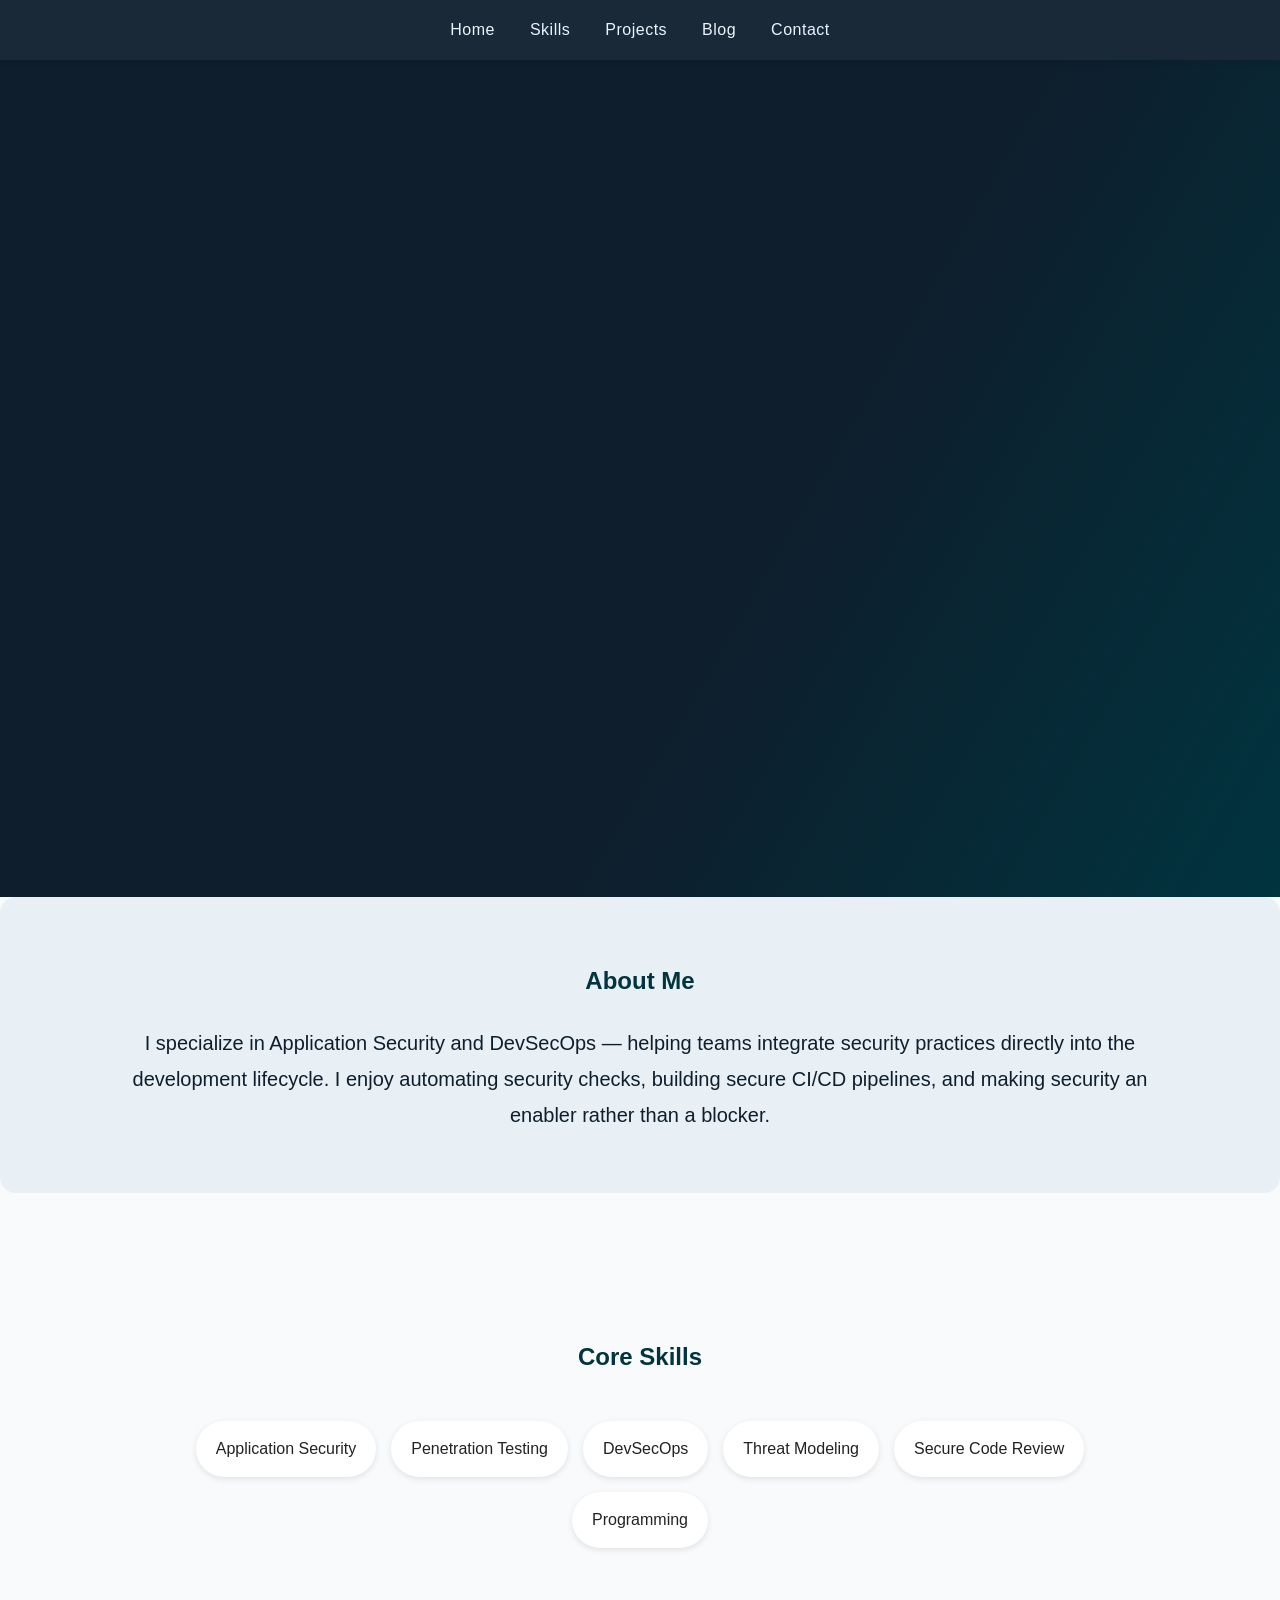
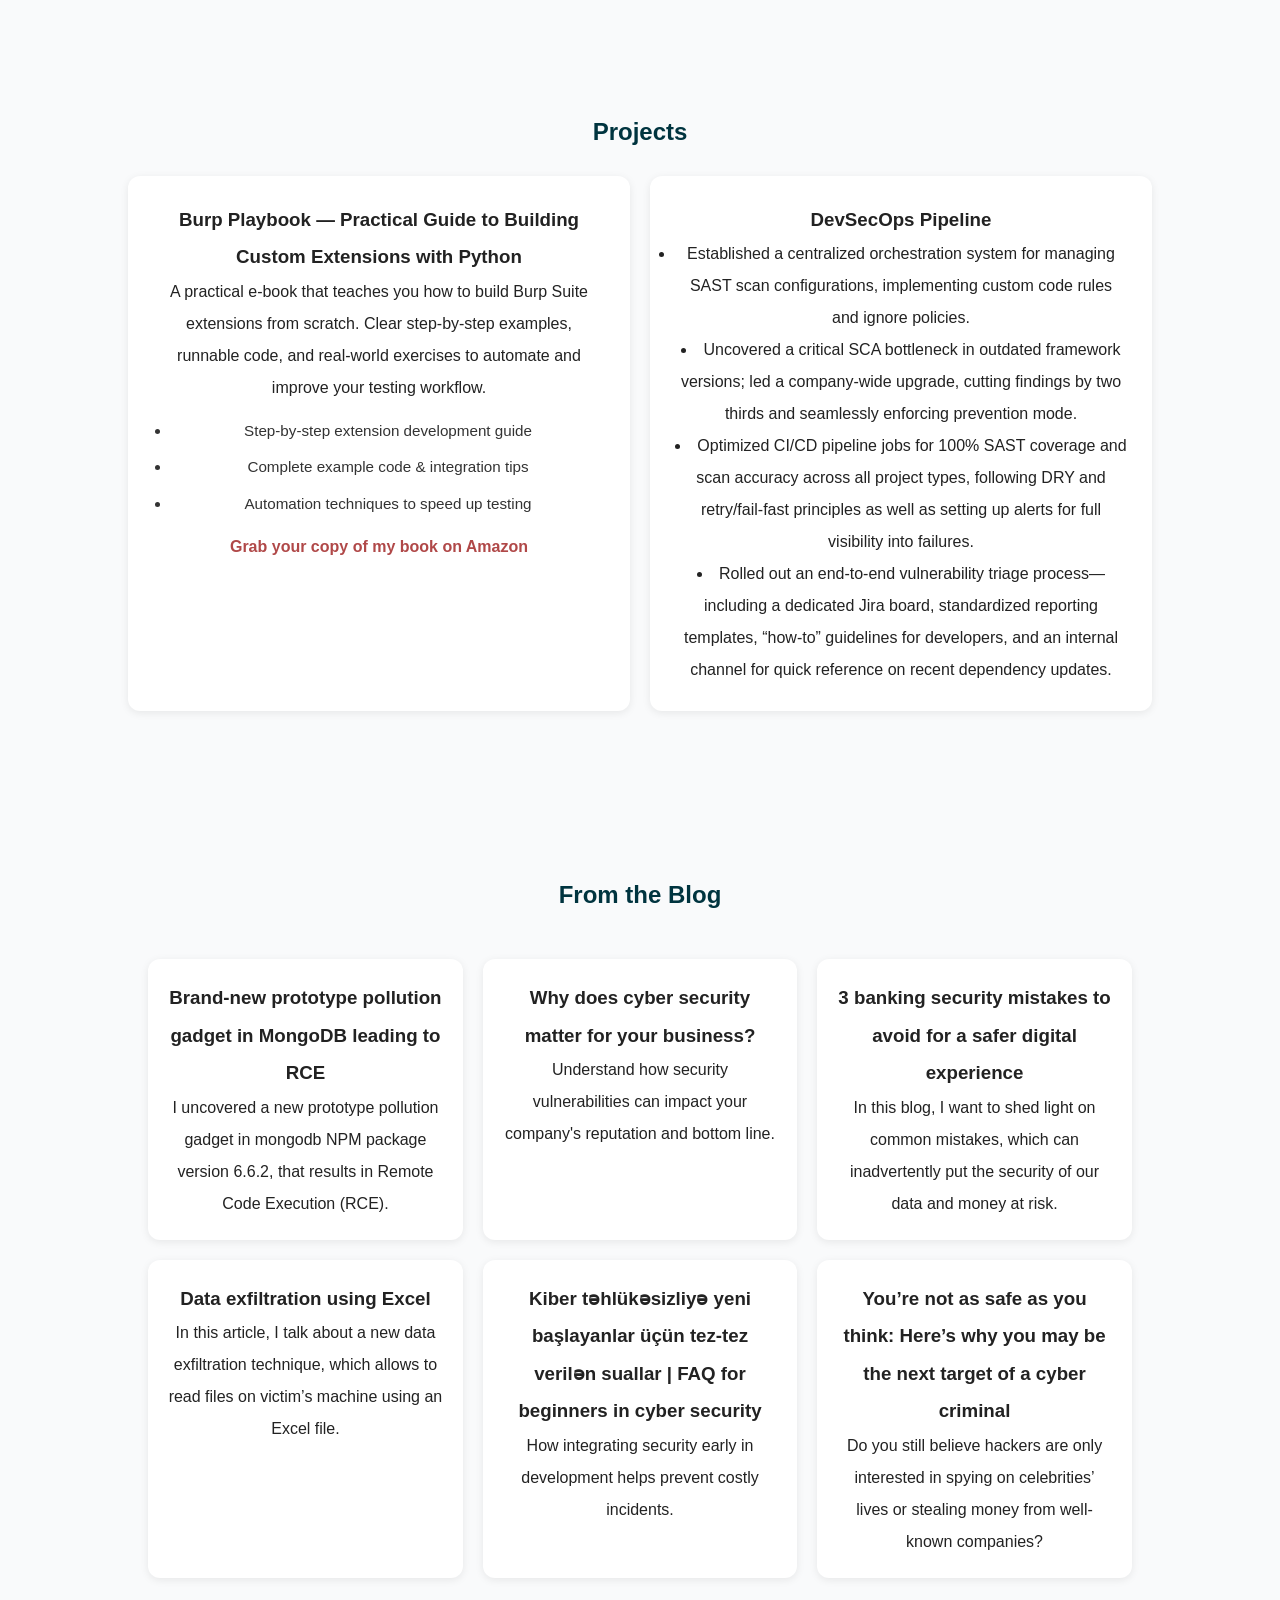
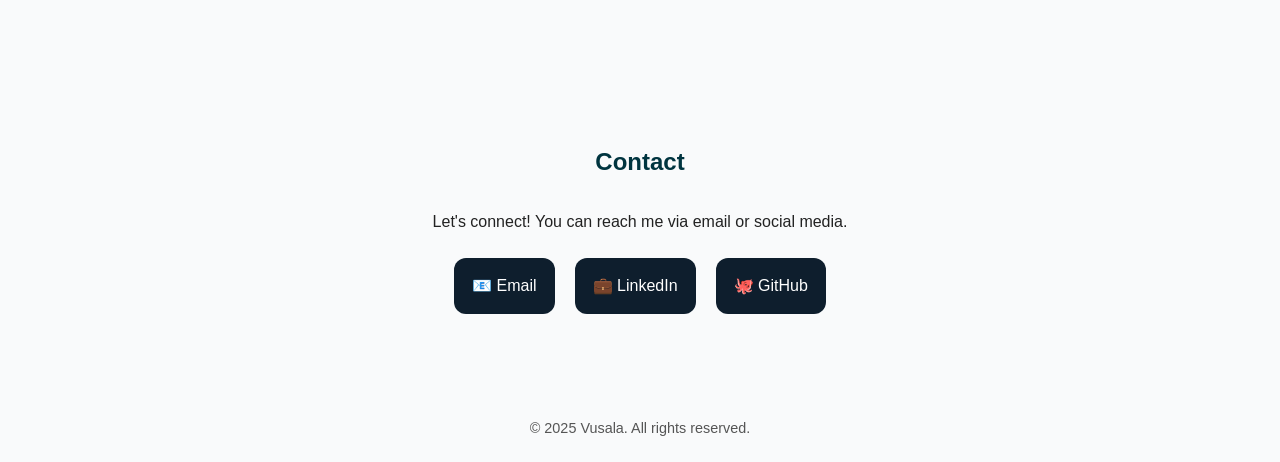
==== index.html @ d1d566ad "Change" ====
<!DOCTYPE html>
<html lang="en">
<head>
  <meta charset="UTF-8" />
  <meta name="viewport" content="width=device-width, initial-scale=1.0" />
  <title>Vusala | Application Security Specialist</title>
  <link rel="stylesheet" href="style.css" />
</head>
<body>
  <!-- ===== NAVBAR ===== -->
  <!-- ===== NAVBAR ===== -->
  <nav class="navbar">
    <ul class="nav-links">
      <li><a href="#home">Home</a></li>
      <li><a href="#skills">Skills</a></li>
      <li><a href="#projects">Projects</a></li>
      <li><a href="#blog">Blog</a></li>
      <li><a href="#contact">Contact</a></li>
    </ul>
  </nav>

  <!-- ===== HERO SECTION ===== -->
  <section id="home" class="hero">
    <div class="hero-content">
      <h1 class="typing" id="typing-text"></h1>
      <p id="description" class="fade-in">
        I'm an Application Security specialist passionate about finding vulnerabilities before attackers do, and helping teams build safer digital products.
      </p>
    </div>
  </section>

  <!-- ===== ABOUT ===== -->
  <section class="about">
    <div class="section-title">
      <h2>About Me</h2>
    </div>
    <p>I specialize in Application Security and DevSecOps — helping teams integrate security practices directly into the development lifecycle. I enjoy automating security checks, building secure CI/CD pipelines, and making security an enabler rather than a blocker.</p>
  </section>

  <!-- ===== SKILLS ===== -->
  <section id="skills" class="skills">
    <div class="section-title">
      <h2>Core Skills</h2>
    </div>
    <div class="skill-grid">
      <div class="skill-card">Application Security</div>
      <div class="skill-card">Penetration Testing</div>
      <div class="skill-card">DevSecOps</div>
      <div class="skill-card">Threat Modeling</div>
      <div class="skill-card">Secure Code Review</div>
      <div class="skill-card">Programming</div>
    </div>
  </section>

  <!-- ===== PROJECTS ===== -->
  <section id="projects" class="projects">
    <div class="section-title">
      <h2>Projects</h2>
    </div>
    <div class="project-grid">
      <div class="project-card">
        <h3>Burp Playbook — Practical Guide to Building Custom Extensions with Python</h3>
        <p>
          A practical e‑book that teaches you how to build Burp Suite extensions from scratch. Clear step‑by‑step examples, runnable code, and real-world exercises to automate and improve your testing workflow.
        </p>
        <ul class="project-features">
            <li>Step‑by‑step extension development guide</li>
            <li>Complete example code & integration tips</li>
            <li>Automation techniques to speed up testing</li>
          </ul>
          <div class="project-cta">
          <a class="btn primary" href="https://www.amazon.com/dp/B0F9X1VBM4" aria-label="Grab your copy of book on Amazon">Grab your copy of my book on Amazon</a>
          </div>
        </div>

        <div class="project-card">
          <h3>DevSecOps Pipeline</h3>
          <ul>
            <li>Established a centralized orchestration system for managing SAST scan configurations, implementing custom code rules and ignore policies.</li>
          </ul>
          <li>Uncovered a critical SCA bottleneck in outdated framework versions; led a company-wide upgrade, cutting findings by two thirds and seamlessly enforcing prevention mode.</li>
          <li>Optimized CI/CD pipeline jobs for 100% SAST coverage and scan accuracy across all project types, following DRY and retry/fail-fast principles as well as setting up alerts for full visibility into failures.</li>
          <li>Rolled out an end-to-end vulnerability triage process—including a dedicated Jira board, standardized reporting templates, “how-to” guidelines for developers, and an internal channel for quick reference on recent dependency updates.</li>
        </div>

        <!-- <div class="project-card">
          <h3>Security Awareness Program</h3>
          <p>Created security guidelines and training material for developers to reduce common security mistakes.</p>
        </div> -->
    </div>
  </section>

  <!-- ===== BLOG ===== -->
  <section id="blog" class="blog">
    <div class="section-title">
      <h2>From the Blog</h2>
    </div>
    <div class="blog-grid">
      <div class="blog-card">
        <a href="#"><h3>Brand-new prototype pollution gadget in MongoDB leading to RCE</h3></a>
        <p>I uncovered a new prototype pollution gadget in mongodb NPM package version 6.6.2, that results in Remote Code Execution (RCE).</p>
      </div>
      <div class="blog-card">
        <a href="posts/why-cybersecurity-matters-for-your-business.html"><h3>Why does cyber security matter for your business?</h3></a>
        <p>Understand how security vulnerabilities can impact your company's reputation and bottom line.</p>
      </div>
      <div class="blog-card">
        <a href="#"><h3>3 banking security mistakes to avoid for a safer digital experience</h3></a>
        <p>In this blog, I want to shed light on common mistakes, which can inadvertently put the security of our data and money at risk.</p>
      </div>
      <div class="blog-card">
        <a href="#"><h3>Data exfiltration using Excel</h3></a>
        <p>In this article, I talk about a new data exfiltration technique, which allows to read files on victim’s machine using an Excel file.</p>
      </div>
      <div class="blog-card">
        <a href="#"><h3>Kiber təhlükəsizliyə yeni başlayanlar üçün tez-tez verilən suallar | FAQ for beginners in cyber security</h3></a>
        <p>How integrating security early in development helps prevent costly incidents.</p>
      </div>
      <div class="blog-card">
        <a href="#"><h3>You’re not as safe as you think: Here’s why you may be the next target of a cyber criminal</h3></a>
        <p>Do you still believe hackers are only interested in spying on celebrities’ lives or stealing money from well-known companies?</p>
      </div>
    </div>
  </section>

  <!-- ===== CONTACT ===== -->
  <section id="contact" class="contact">
    <div class="section-title">
      <h2>Contact</h2>
    </div>
    <p>Let's connect! You can reach me via email or social media.</p>
    <div class="socials">
      <a href="mailto:contact@vusala.az">📧 Email</a>
      <a href="https://www.linkedin.com/in/vusala-alakbarova">💼 LinkedIn</a>
      <a href="https://github.com/vuusale">🐙 GitHub</a>
    </div>
  </section>

  <!-- ===== FOOTER ===== -->
  <footer>
    <p>© 2025 Vusala. All rights reserved.</p>
  </footer>

  <script src="script.js"></script>
</body>
</html>
---- style.css ----
/* ===== GLOBAL STYLES ===== */
* {
  margin: 0;
  padding: 0;
  box-sizing: border-box;
}

html {
  scroll-behavior: smooth;
}

body {
  font-family: 'Inter', sans-serif;
  background-color: #f9fafb;
  color: #222;
  line-height: 2;
}

a {
  text-decoration: none;
  color: inherit;
}

section {
  padding: 80px 10%;
}

/* ===== NAVBAR ===== */
.navbar {
  position: sticky;
  top: 0;
  left: 0;
  width: 100%;
  display: flex;
  justify-content: center;
  align-items: center;
  background: rgba(14, 30, 45, 0.95);
  backdrop-filter: blur(8px);
  padding: 14px 0;
  z-index: 100;
  box-shadow: 0 2px 6px rgba(0, 0, 0, 0.1);
}

.nav-links {
  display: flex;
  flex-wrap: wrap;
  justify-content: center;
  gap: 35px;
  list-style: none;
  margin: 0;
  padding: 0;
}

.nav-links a {
  color: #eaf4ff;
  font-weight: 500;
  font-size: 1rem;
  letter-spacing: 0.5px;
  position: relative;
  text-decoration: none;
  transition: color 0.3s ease;
}

.nav-links a::after {
  content: "";
  position: absolute;
  bottom: -5px;
  left: 0;
  width: 0;
  height: 2px;
  background: #00ffc6;
  transition: width 0.3s ease;
}

.nav-links a:hover {
  color: #00ffc6;
}

.nav-links a:hover::after {
  width: 100%;
}

/* ===== HERO SECTION ===== */
.hero {
  height: 93dvh;
  display: flex;
  align-items: center;
  justify-content: center;
  background: linear-gradient(120deg, #0e1e2d 60%, #00343f);
  color: white;
  text-align: center;
  flex-direction: column;
}

.hero-content {
  max-width: 700px;
}

.typing {
  font-size: 3.5rem;
  font-weight: 700;
  color: #00ffc6;
  white-space: normal;
  word-break: break-word;
  text-align: center;
  border-right: 3px solid #00ffc6;
  overflow: hidden;
  text-shadow: 0 2px 10px rgba(0,0,0,0.3);
}

.fade-in {
  opacity: 0;
  transition: opacity 1s ease-in;
  font-size: 1.5rem;
  margin-top: 20px;
  color: white;
}

.show {
  opacity: 1;
}

/* ===== ABOUT SECTION ===== */
.about {
  background: #e8f0f5;
  padding: 60px 10%;
  border-radius: 16px;
  margin-bottom: 60px;
  display: flex;
  flex-direction: column;
  align-items: center;
  text-align: center;
}

.about p {
  font-size: 1.25rem;
  line-height: 1.8;
  color: #0e1e2d;
}

/* ===== SKILLS SECTION ===== */
.skills {
  display: flex;
  flex-direction: column;
  align-items: center;
  text-align: center;
}

.skill-grid {
  display: flex;
  flex-wrap: wrap;
  gap: 15px;
  margin-top: 20px;
  justify-content: center;
}

.skill-card {
  background: white;
  padding: 12px 20px;
  border-radius: 50px;
  box-shadow: 0 2px 6px rgba(0,0,0,0.1);
  font-weight: 500;
  transition: transform 0.2s ease, background 0.2s ease;
}

.skill-card:hover {
  transform: translateY(-3px);
  background: #00ffc6;
  color: #00343f;
}

/* ===== PROJECTS SECTION ===== */
.projects {
  display: flex;
  flex-direction: column;
  align-items: center;
  text-align: center;
}

.project-grid {
  display: grid;
  grid-template-columns: repeat(auto-fit, minmax(400px, 1fr));
  gap: 20px;
  justify-content: center;
}

.project-card {
  background: white;
  border-radius: 12px;
  padding: 25px;
  box-shadow: 0 2px 8px rgba(0,0,0,0.08);
  transition: transform 0.3s ease, box-shadow 0.3s ease;
}

.project-card:hover {
  transform: translateY(-5px);
  box-shadow: 0 8px 20px rgba(0,0,0,0.12);
}

.project-features {
  margin: 12px 0;
  padding-left: 18px;
  color: #333;
  list-style-type: disc;
}

.project-features li {
  margin-bottom: 6px;
  font-size: 0.95rem;
}

.project-cta {
    color: rgb(176, 72, 72);
    font-weight: bold;
    margin-top: 12px;
}

/* ===== BLOG SECTION ===== */
.blog {
  display: flex;
  flex-direction: column;
  align-items: center;
  text-align: center;
}

.blog-grid {
  display: grid;
  grid-template-columns: repeat(auto-fit, minmax(250px, 1fr));
  gap: 20px;
  margin-top: 20px;
  justify-content: center;
}

.blog-card {
  background: white;
  border-radius: 12px;
  padding: 20px;
  box-shadow: 0 2px 8px rgba(0,0,0,0.08);
  transition: transform 0.2s ease;
}

.blog-card:hover {
  transform: translateY(-5px);
}

/* ===== CONTACT SECTION ===== */
.contact {
  display: flex;
  flex-direction: column;
  align-items: center;
  text-align: center;
}

.contact .socials {
  display: flex;
  justify-content: center;
  gap: 20px;
  margin-top: 20px;
}

.contact .socials a {
  display: inline-block;
  padding: 12px 18px;
  border-radius: 12px;
  background: #0e1e2d;
  color: white;
  font-weight: 500;
  transition: transform 0.2s, background 0.2s;
}

.contact .socials a:hover {
  transform: scale(1.1);
  background: #00ffc6;
  color: #00343f;
}

/* ===== SECTION TITLES ===== */
.section-title h2 {
  color: #00343f;
  margin-bottom: 20px;
}

/* ===== FOOTER ===== */
footer {
  text-align: center;
  padding: 20px;
  font-size: 0.9rem;
  color: #555;
}
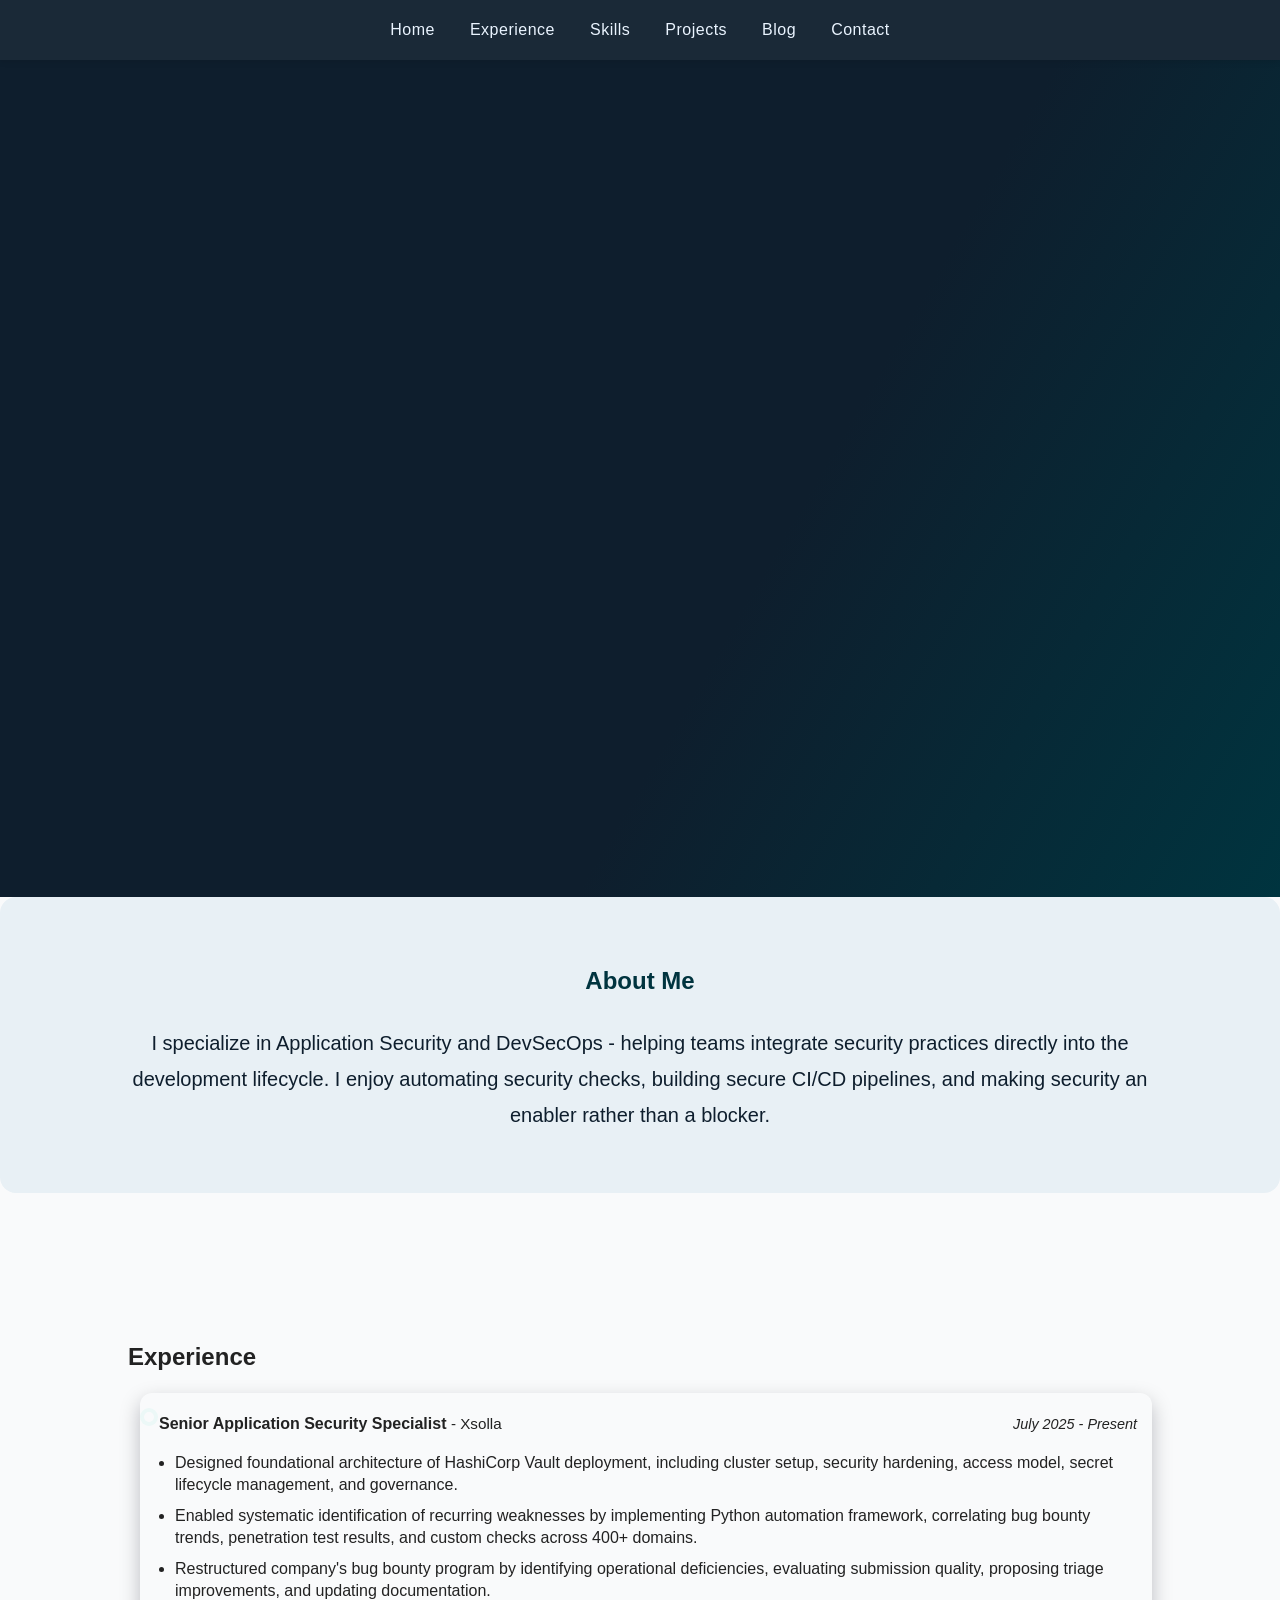
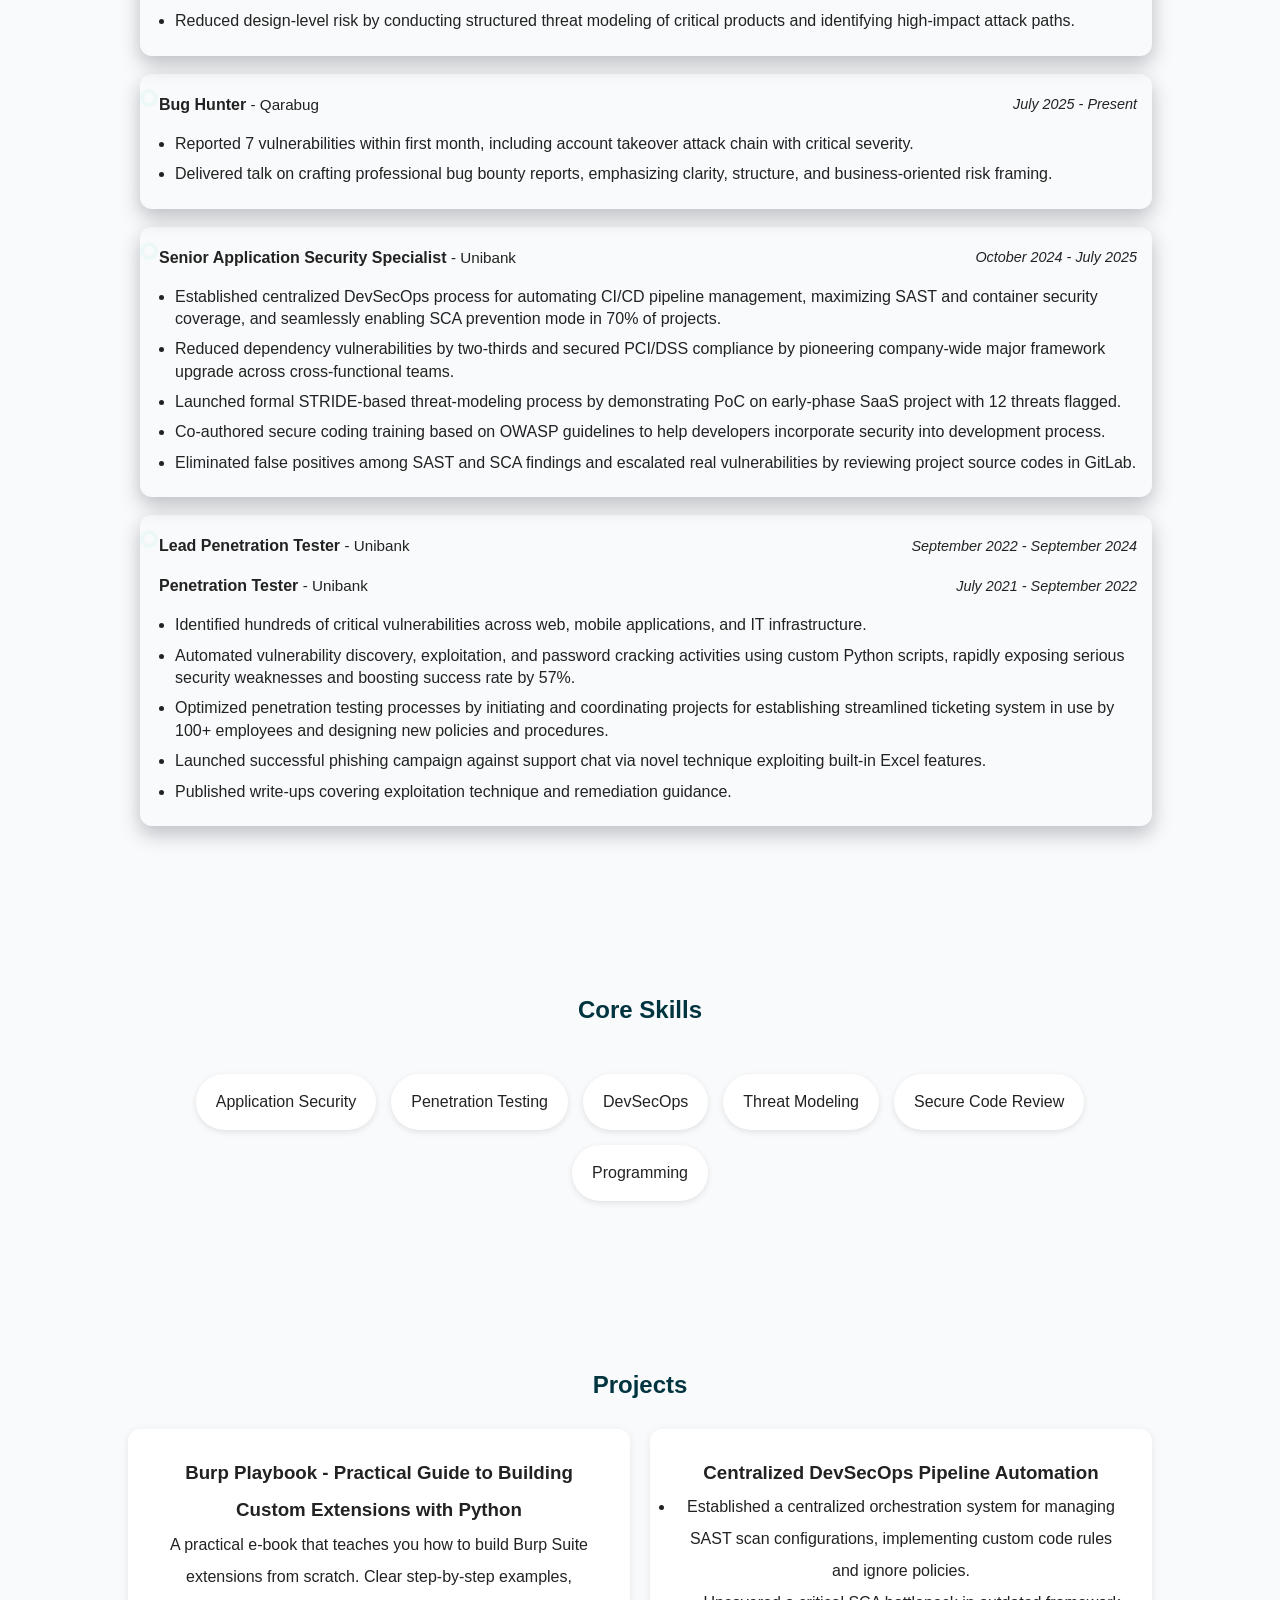
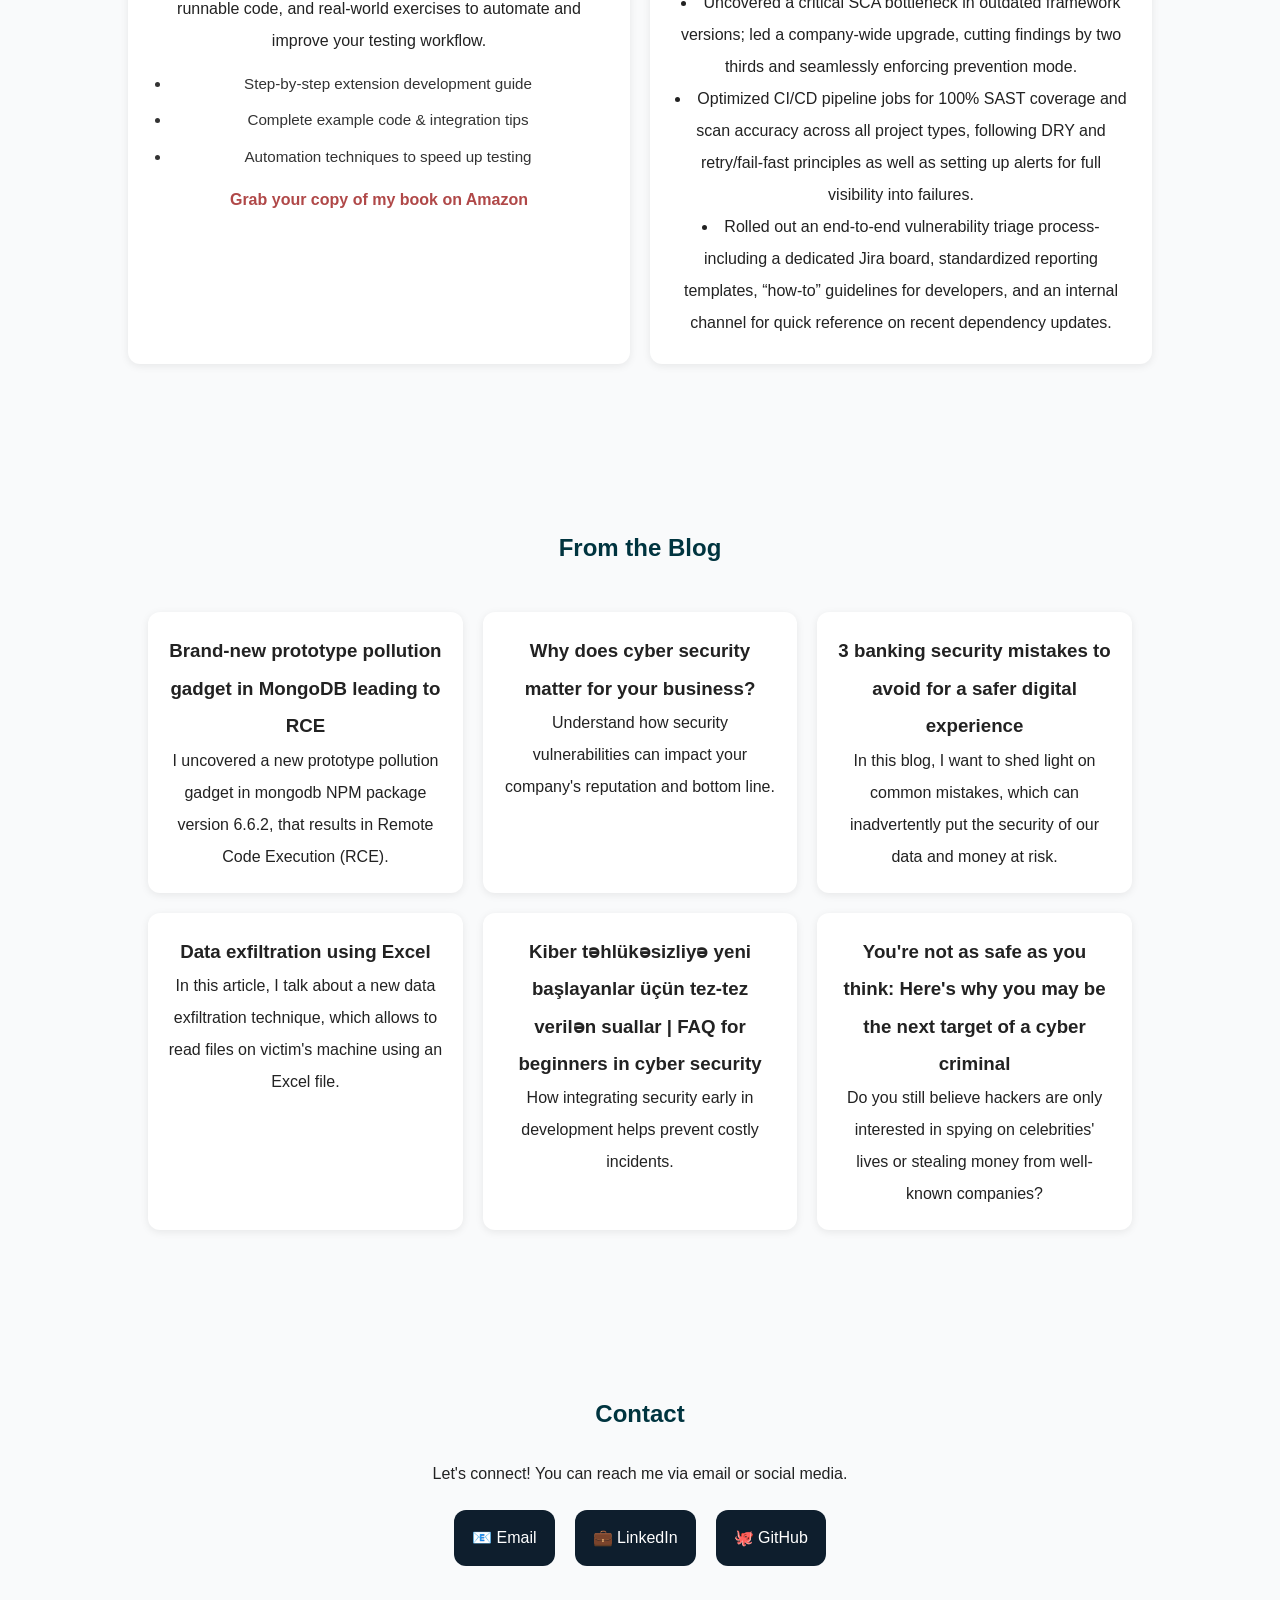
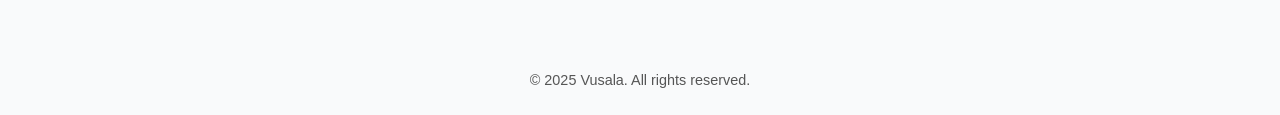
==== commit a9d5895f: "Change" ====
--- a/index.html
+++ b/index.html
@@ -12,6 +12,7 @@
   <nav class="navbar">
     <ul class="nav-links">
       <li><a href="#home">Home</a></li>
+      <li><a href="#experience">Experience</a></li>
       <li><a href="#skills">Skills</a></li>
       <li><a href="#projects">Projects</a></li>
       <li><a href="#blog">Blog</a></li>
@@ -34,8 +35,96 @@
     <div class="section-title">
       <h2>About Me</h2>
     </div>
-    <p>I specialize in Application Security and DevSecOps — helping teams integrate security practices directly into the development lifecycle. I enjoy automating security checks, building secure CI/CD pipelines, and making security an enabler rather than a blocker.</p>
-  </section>
+    <p>I specialize in Application Security and DevSecOps - helping teams integrate security practices directly into the development lifecycle. I enjoy automating security checks, building secure CI/CD pipelines, and making security an enabler rather than a blocker.</p>
+  </section>
+
+    <section id="experience" class="section experience" aria-labelledby="experience-heading">
+      <h2 id="experience-heading">Experience</h2>
+
+      <div class="experience-list">
+        <div class="job">
+          <div class="job-header">
+            <div class="job-row">
+              <div>
+                <span class="job-title">Senior Application Security Specialist</span>
+                <span class="job-company">- Xsolla</span>
+              </div>
+              <div class="job-dates">July 2025 - Present</div>
+            </div>
+          </div>
+          <ul class="job-bullets">
+            <li>Designed foundational architecture of HashiCorp Vault deployment, including cluster setup, security hardening, access model, secret lifecycle management, and governance.</li>
+            <li>Enabled systematic identification of recurring weaknesses by implementing Python automation framework, correlating bug bounty trends, penetration test results, and custom checks across 400+ domains.</li>
+            <li>Restructured company's bug bounty program by identifying operational deficiencies, evaluating submission quality, proposing triage improvements, and updating documentation.</li>
+            <li>Reduced design-level risk by conducting structured threat modeling of critical products and identifying high-impact attack paths.</li>
+          </ul>
+        </div>
+
+                <div class="job">
+          <div class="job-header">
+            <div class="job-row">
+              <div>
+                <span class="job-title">Bug Hunter</span>
+                <span class="job-company">- Qarabug</span>
+              </div>
+              <div class="job-dates">July 2025 - Present</div>
+            </div>
+          </div>
+          <ul class="job-bullets">
+            <li>Reported 7 vulnerabilities within first month, including account takeover attack chain with critical severity.</li>
+            <li>Delivered talk on crafting professional bug bounty reports, emphasizing clarity, structure, and business-oriented risk framing.</li>     
+          </ul>
+        </div>
+
+        <div class="job">
+          <div class="job-header">
+            <div class="job-row">
+              <div>
+                <span class="job-title">Senior Application Security Specialist</span>
+                <span class="job-company">- Unibank</span>
+              </div>
+              <div class="job-dates">October 2024 - July 2025</div>
+            </div>
+          </div>
+          <ul class="job-bullets">
+            <li>Established centralized DevSecOps process for automating CI/CD pipeline management, maximizing SAST and container security coverage, and seamlessly enabling SCA prevention mode in 70% of projects.</li>
+            <li>Reduced dependency vulnerabilities by two-thirds and secured PCI/DSS compliance by pioneering company-wide major framework upgrade across cross-functional teams.</li>
+            <li>Launched formal STRIDE-based threat-modeling process by demonstrating PoC on early-phase SaaS project with 12 threats flagged.</li>
+            <li>Co-authored secure coding training based on OWASP guidelines to help developers incorporate security into development process.</li>
+            <li>Eliminated false positives among SAST and SCA findings and escalated real vulnerabilities by reviewing project source codes in GitLab.</li>
+          </ul>
+        </div>
+
+        <div class="job">
+          <div class="job-header">
+            <div class="job-row">
+              <div>
+                <span class="job-title">Lead Penetration Tester</span>
+                <span class="job-company">- Unibank</span>
+
+              </div>
+              <div class="job-dates">September 2022 - September 2024</div>
+            </div>
+
+            <div class="job-row">
+              <div>
+                <span class="job-title">Penetration Tester</span>
+                <span class="job-company">- Unibank</span>
+              </div>
+              <div class="job-dates">July 2021 - September 2022</div>
+            </div>
+          </div>
+
+          <ul class="job-bullets">
+            <li>Identified hundreds of critical vulnerabilities across web, mobile applications, and IT infrastructure.</li>
+            <li>Automated vulnerability discovery, exploitation, and password cracking activities using custom Python scripts, rapidly exposing serious security weaknesses and boosting success rate by 57%.</li>
+            <li>Optimized penetration testing processes by initiating and coordinating projects for establishing streamlined ticketing system in use by 100+ employees and designing new policies and procedures.</li>
+            <li>Launched successful phishing campaign against support chat via novel technique exploiting built-in Excel features.</li>
+            <li>Published write-ups covering exploitation technique and remediation guidance.</li>
+          </ul>
+        </div>
+      </div>
+    </section>
 
   <!-- ===== SKILLS ===== -->
   <section id="skills" class="skills">
@@ -59,7 +148,7 @@
     </div>
     <div class="project-grid">
       <div class="project-card">
-        <h3>Burp Playbook — Practical Guide to Building Custom Extensions with Python</h3>
+        <h3>Burp Playbook - Practical Guide to Building Custom Extensions with Python</h3>
         <p>
           A practical e‑book that teaches you how to build Burp Suite extensions from scratch. Clear step‑by‑step examples, runnable code, and real-world exercises to automate and improve your testing workflow.
         </p>
@@ -74,13 +163,13 @@
         </div>
 
         <div class="project-card">
-          <h3>DevSecOps Pipeline</h3>
+          <h3>Centralized DevSecOps Pipeline Automation</h3>
           <ul>
             <li>Established a centralized orchestration system for managing SAST scan configurations, implementing custom code rules and ignore policies.</li>
           </ul>
           <li>Uncovered a critical SCA bottleneck in outdated framework versions; led a company-wide upgrade, cutting findings by two thirds and seamlessly enforcing prevention mode.</li>
           <li>Optimized CI/CD pipeline jobs for 100% SAST coverage and scan accuracy across all project types, following DRY and retry/fail-fast principles as well as setting up alerts for full visibility into failures.</li>
-          <li>Rolled out an end-to-end vulnerability triage process—including a dedicated Jira board, standardized reporting templates, “how-to” guidelines for developers, and an internal channel for quick reference on recent dependency updates.</li>
+          <li>Rolled out an end-to-end vulnerability triage process-including a dedicated Jira board, standardized reporting templates, “how-to” guidelines for developers, and an internal channel for quick reference on recent dependency updates.</li>
         </div>
 
         <!-- <div class="project-card">
@@ -110,15 +199,15 @@
       </div>
       <div class="blog-card">
         <a href="#"><h3>Data exfiltration using Excel</h3></a>
-        <p>In this article, I talk about a new data exfiltration technique, which allows to read files on victim’s machine using an Excel file.</p>
+        <p>In this article, I talk about a new data exfiltration technique, which allows to read files on victim's machine using an Excel file.</p>
       </div>
       <div class="blog-card">
         <a href="#"><h3>Kiber təhlükəsizliyə yeni başlayanlar üçün tez-tez verilən suallar | FAQ for beginners in cyber security</h3></a>
         <p>How integrating security early in development helps prevent costly incidents.</p>
       </div>
       <div class="blog-card">
-        <a href="#"><h3>You’re not as safe as you think: Here’s why you may be the next target of a cyber criminal</h3></a>
-        <p>Do you still believe hackers are only interested in spying on celebrities’ lives or stealing money from well-known companies?</p>
+        <a href="#"><h3>You're not as safe as you think: Here's why you may be the next target of a cyber criminal</h3></a>
+        <p>Do you still believe hackers are only interested in spying on celebrities' lives or stealing money from well-known companies?</p>
       </div>
     </div>
   </section>
--- a/style.css
+++ b/style.css
@@ -287,3 +287,36 @@
   font-size: 0.9rem;
   color: #555;
 }
+
+.experience-list{display:flex;flex-direction:column;gap:18px;margin-top:12px}
+.job{background:var(--panel);border:1px solid rgba(255,255,255,0.03);padding:14px;border-radius:12px;box-shadow:0 8px 20px rgba(2,6,23,0.25)}
+.job-header {
+  display: flex;
+  flex-direction: column;
+  gap: 8px;
+}
+
+.job-row {
+  display: flex;
+  justify-content: space-between;
+  align-items: center;
+  gap: 12px;
+}
+
+.job-title{font-weight:700;font-size:1rem;color:var(--fg)}
+.job-company{color:var(--muted);font-size:.95rem;margin-top:4px}
+.job-dates{font-size:.9rem;color:var(--muted);white-space:nowrap;font-style:italic}
+.job-bullets{margin:12px 0 0 16px;color:var(--fg)}
+.job-bullets li{margin-bottom:8px;line-height:1.4;color:color-mix(in srgb, var(--fg) 88%, var(--muted) 12%)}
+
+/* subtle timeline accent on the left */
+.experience-list{position:relative;padding-left:12px}
+.experience-list::before{content:"";position:absolute;left:6px;top:6px;bottom:6px;width:2px;background:linear-gradient(180deg,var(--accent),var(--accent-2));border-radius:2px;opacity:0.12}
+.job{position:relative;padding-left:18px}
+.job::before{content:"";position:absolute;left:3px;top:18px;width:10px;height:10px;border-radius:50%;background:var(--accent);box-shadow:0 0 0 4px rgba(45,212,191,0.06)}
+
+/* Responsive tweaks */
+@media (max-width:700px){
+  .job-header{flex-direction:column;align-items:flex-start;gap:8px}
+  .job-dates{align-self:flex-end;color:var(--muted)}
+}
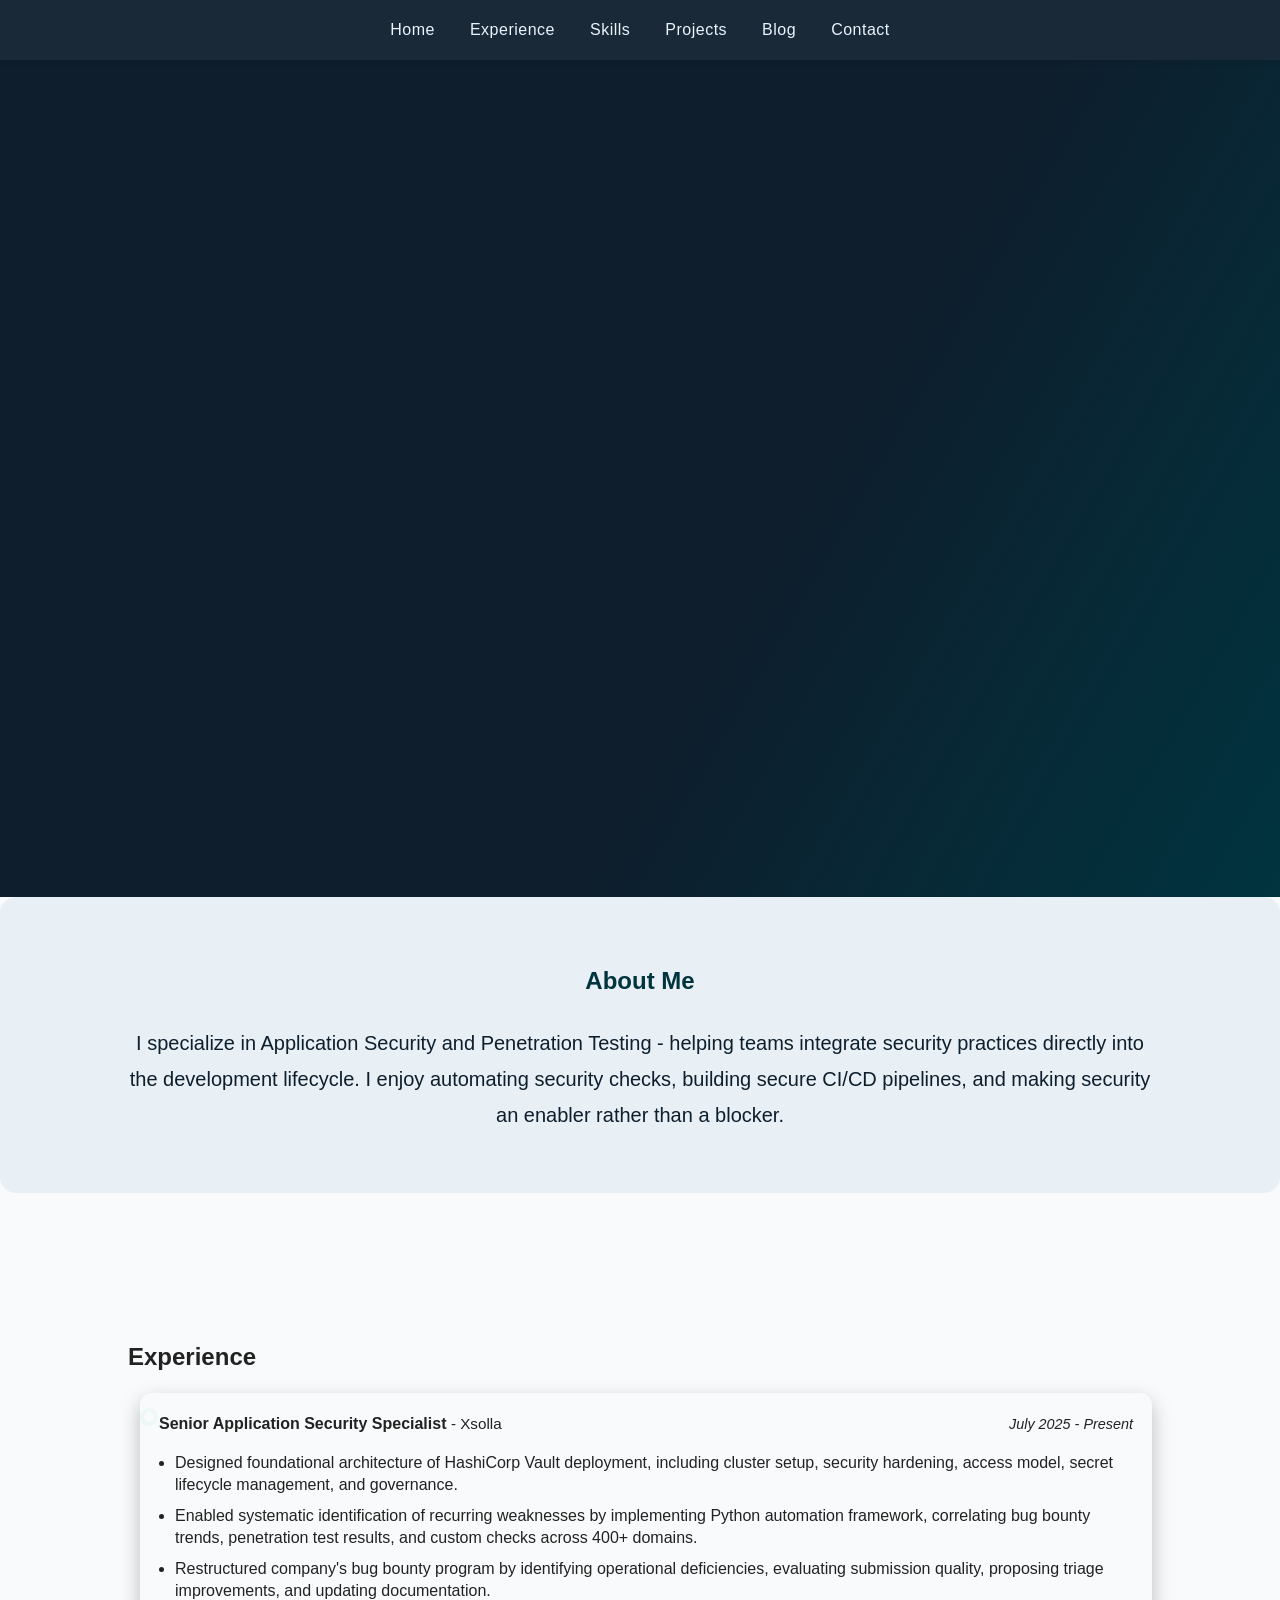
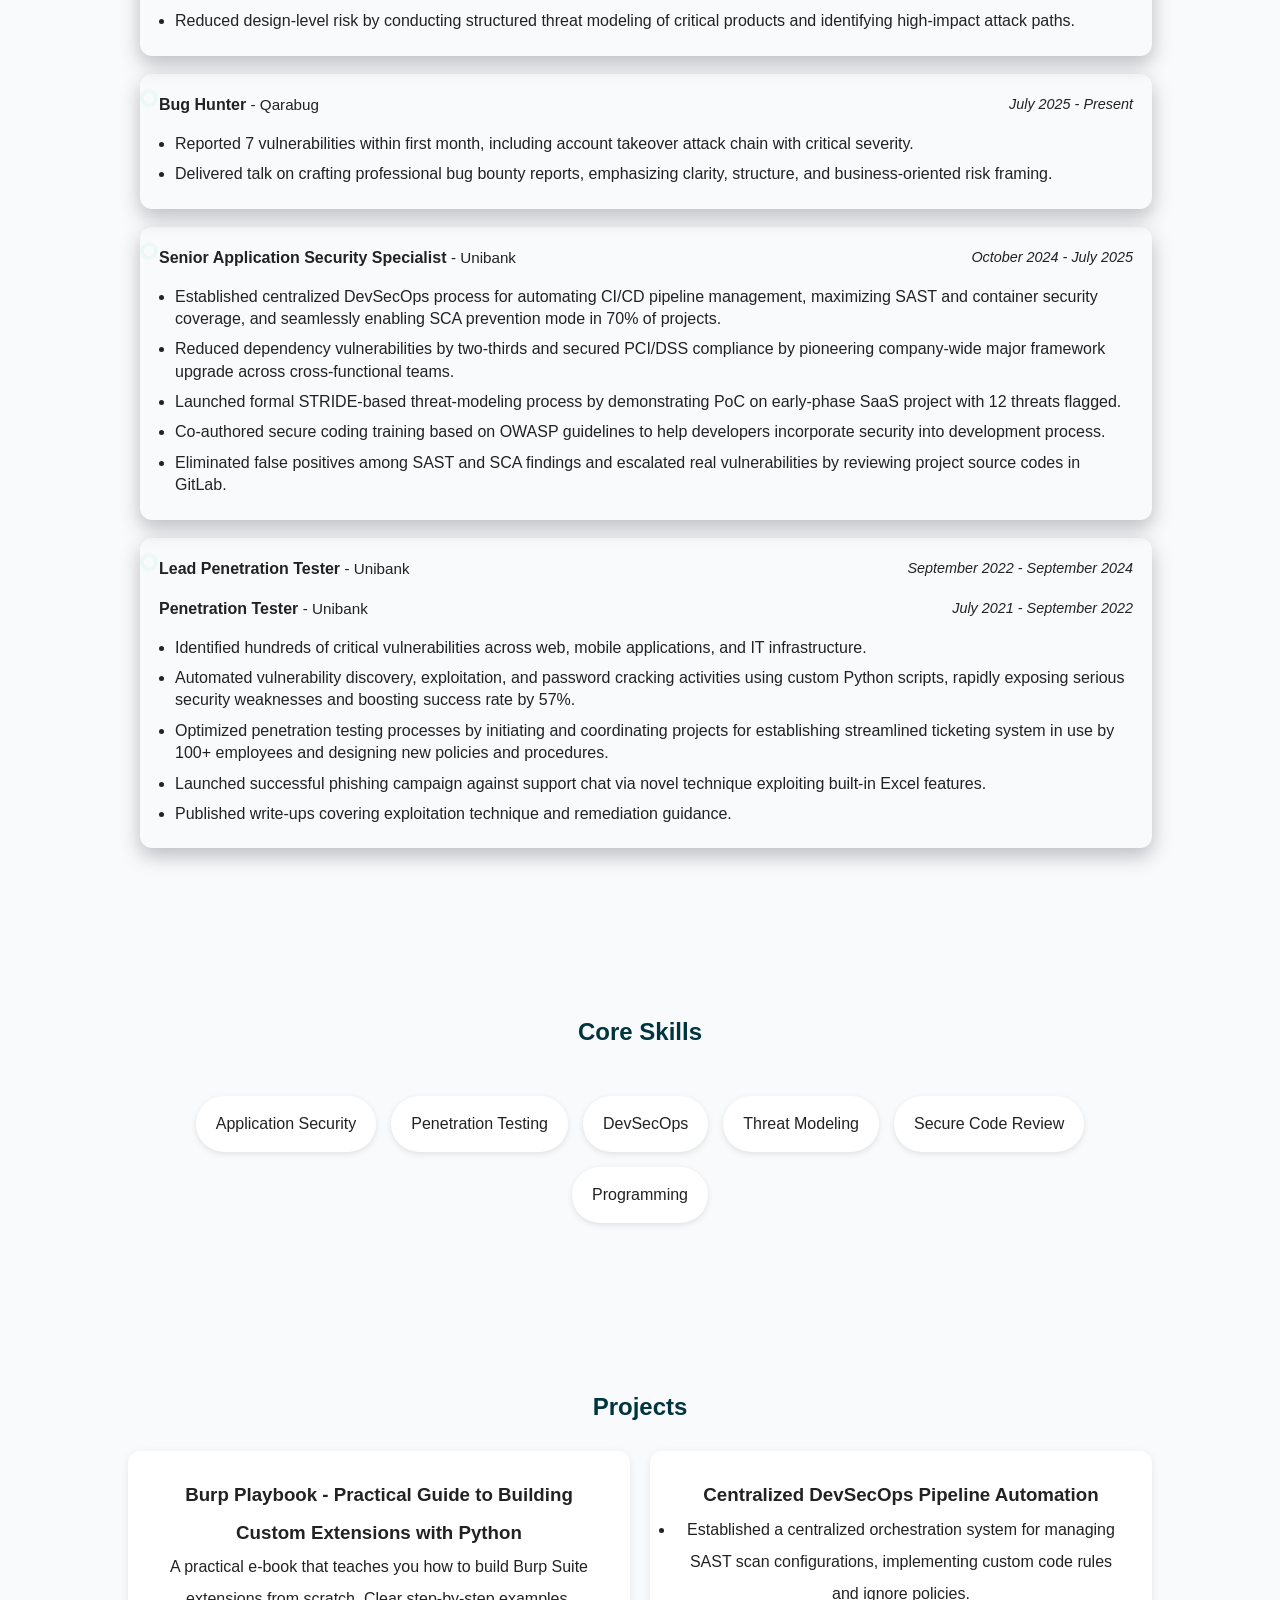
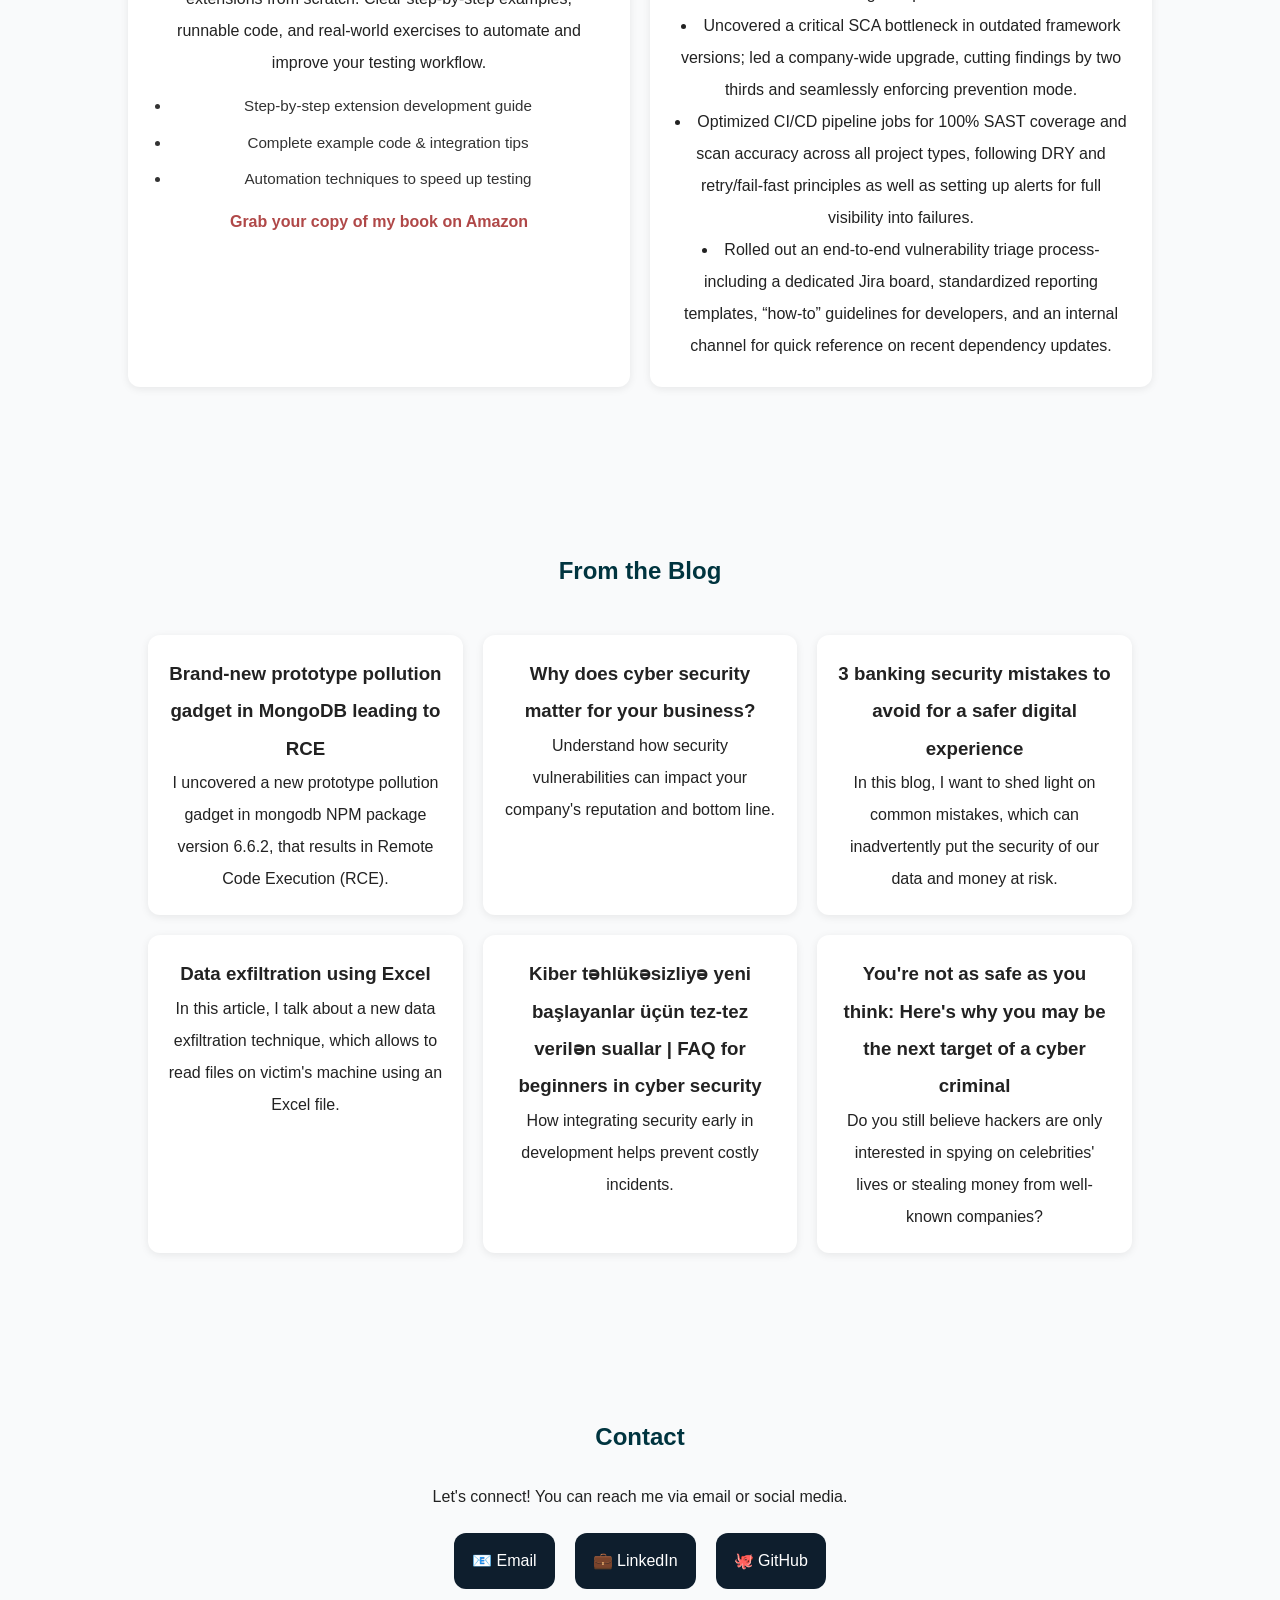
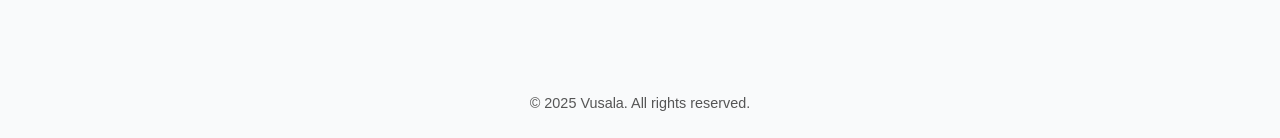
==== commit 45de432e: "Change" ====
--- a/index.html
+++ b/index.html
@@ -35,7 +35,7 @@
     <div class="section-title">
       <h2>About Me</h2>
     </div>
-    <p>I specialize in Application Security and DevSecOps - helping teams integrate security practices directly into the development lifecycle. I enjoy automating security checks, building secure CI/CD pipelines, and making security an enabler rather than a blocker.</p>
+    <p>I specialize in Application Security and Penetration Testing - helping teams integrate security practices directly into the development lifecycle. I enjoy automating security checks, building secure CI/CD pipelines, and making security an enabler rather than a blocker.</p>
   </section>
 
     <section id="experience" class="section experience" aria-labelledby="experience-heading">
--- a/style.css
+++ b/style.css
@@ -47,8 +47,6 @@
   justify-content: center;
   gap: 35px;
   list-style: none;
-  margin: 0;
-  padding: 0;
 }
 
 .nav-links a {
@@ -57,7 +55,6 @@
   font-size: 1rem;
   letter-spacing: 0.5px;
   position: relative;
-  text-decoration: none;
   transition: color 0.3s ease;
 }
 
@@ -84,12 +81,12 @@
 .hero {
   height: 93dvh;
   display: flex;
-  align-items: center;
-  justify-content: center;
+  flex-direction: column;
+  align-items: center;
+  justify-content: center;
+  text-align: center;
   background: linear-gradient(120deg, #0e1e2d 60%, #00343f);
   color: white;
-  text-align: center;
-  flex-direction: column;
 }
 
 .hero-content {
@@ -105,7 +102,7 @@
   text-align: center;
   border-right: 3px solid #00ffc6;
   overflow: hidden;
-  text-shadow: 0 2px 10px rgba(0,0,0,0.3);
+  text-shadow: 0 2px 10px rgba(0, 0, 0, 0.3);
 }
 
 .fade-in {
@@ -158,7 +155,7 @@
   background: white;
   padding: 12px 20px;
   border-radius: 50px;
-  box-shadow: 0 2px 6px rgba(0,0,0,0.1);
+  box-shadow: 0 2px 6px rgba(0, 0, 0, 0.1);
   font-weight: 500;
   transition: transform 0.2s ease, background 0.2s ease;
 }
@@ -188,13 +185,13 @@
   background: white;
   border-radius: 12px;
   padding: 25px;
-  box-shadow: 0 2px 8px rgba(0,0,0,0.08);
+  box-shadow: 0 2px 8px rgba(0, 0, 0, 0.08);
   transition: transform 0.3s ease, box-shadow 0.3s ease;
 }
 
 .project-card:hover {
   transform: translateY(-5px);
-  box-shadow: 0 8px 20px rgba(0,0,0,0.12);
+  box-shadow: 0 8px 20px rgba(0, 0, 0, 0.12);
 }
 
 .project-features {
@@ -210,9 +207,9 @@
 }
 
 .project-cta {
-    color: rgb(176, 72, 72);
-    font-weight: bold;
-    margin-top: 12px;
+  color: rgb(176, 72, 72);
+  font-weight: bold;
+  margin-top: 12px;
 }
 
 /* ===== BLOG SECTION ===== */
@@ -235,7 +232,7 @@
   background: white;
   border-radius: 12px;
   padding: 20px;
-  box-shadow: 0 2px 8px rgba(0,0,0,0.08);
+  box-shadow: 0 2px 8px rgba(0, 0, 0, 0.08);
   transition: transform 0.2s ease;
 }
 
@@ -288,8 +285,49 @@
   color: #555;
 }
 
-.experience-list{display:flex;flex-direction:column;gap:18px;margin-top:12px}
-.job{background:var(--panel);border:1px solid rgba(255,255,255,0.03);padding:14px;border-radius:12px;box-shadow:0 8px 20px rgba(2,6,23,0.25)}
+/* ===== EXPERIENCE SECTION ===== */
+.experience-list {
+  display: flex;
+  flex-direction: column;
+  gap: 18px;
+  margin-top: 12px;
+  position: relative;
+  padding-left: 12px;
+}
+
+.experience-list::before {
+  content: "";
+  position: absolute;
+  left: 6px;
+  top: 6px;
+  bottom: 6px;
+  width: 2px;
+  background: linear-gradient(180deg, var(--accent), var(--accent-2));
+  border-radius: 2px;
+  opacity: 0.12;
+}
+
+.job {
+  background: var(--panel);
+  border: 1px solid rgba(255, 255, 255, 0.03);
+  padding: 14px 18px 14px 18px;
+  border-radius: 12px;
+  box-shadow: 0 8px 20px rgba(2, 6, 23, 0.25);
+  position: relative;
+}
+
+.job::before {
+  content: "";
+  position: absolute;
+  left: 3px;
+  top: 18px;
+  width: 10px;
+  height: 10px;
+  border-radius: 50%;
+  background: var(--accent);
+  box-shadow: 0 0 0 4px rgba(45, 212, 191, 0.06);
+}
+
 .job-header {
   display: flex;
   flex-direction: column;
@@ -303,20 +341,46 @@
   gap: 12px;
 }
 
-.job-title{font-weight:700;font-size:1rem;color:var(--fg)}
-.job-company{color:var(--muted);font-size:.95rem;margin-top:4px}
-.job-dates{font-size:.9rem;color:var(--muted);white-space:nowrap;font-style:italic}
-.job-bullets{margin:12px 0 0 16px;color:var(--fg)}
-.job-bullets li{margin-bottom:8px;line-height:1.4;color:color-mix(in srgb, var(--fg) 88%, var(--muted) 12%)}
-
-/* subtle timeline accent on the left */
-.experience-list{position:relative;padding-left:12px}
-.experience-list::before{content:"";position:absolute;left:6px;top:6px;bottom:6px;width:2px;background:linear-gradient(180deg,var(--accent),var(--accent-2));border-radius:2px;opacity:0.12}
-.job{position:relative;padding-left:18px}
-.job::before{content:"";position:absolute;left:3px;top:18px;width:10px;height:10px;border-radius:50%;background:var(--accent);box-shadow:0 0 0 4px rgba(45,212,191,0.06)}
-
-/* Responsive tweaks */
-@media (max-width:700px){
-  .job-header{flex-direction:column;align-items:flex-start;gap:8px}
-  .job-dates{align-self:flex-end;color:var(--muted)}
-}+.job-title {
+  font-weight: 700;
+  font-size: 1rem;
+  color: var(--fg);
+}
+
+.job-company {
+  color: var(--muted);
+  font-size: 0.95rem;
+  margin-top: 4px;
+}
+
+.job-dates {
+  font-size: 0.9rem;
+  color: var(--muted);
+  white-space: nowrap;
+  font-style: italic;
+}
+
+.job-bullets {
+  margin: 12px 0 0 16px;
+  color: var(--fg);
+}
+
+.job-bullets li {
+  margin-bottom: 8px;
+  line-height: 1.4;
+  color: color-mix(in srgb, var(--fg) 88%, var(--muted) 12%);
+}
+
+/* ===== RESPONSIVE ===== */
+@media (max-width: 700px) {
+  .job-header {
+    flex-direction: column;
+    align-items: flex-start;
+    gap: 8px;
+  }
+  
+  .job-dates {
+    align-self: flex-end;
+    color: var(--muted);
+  }
+}
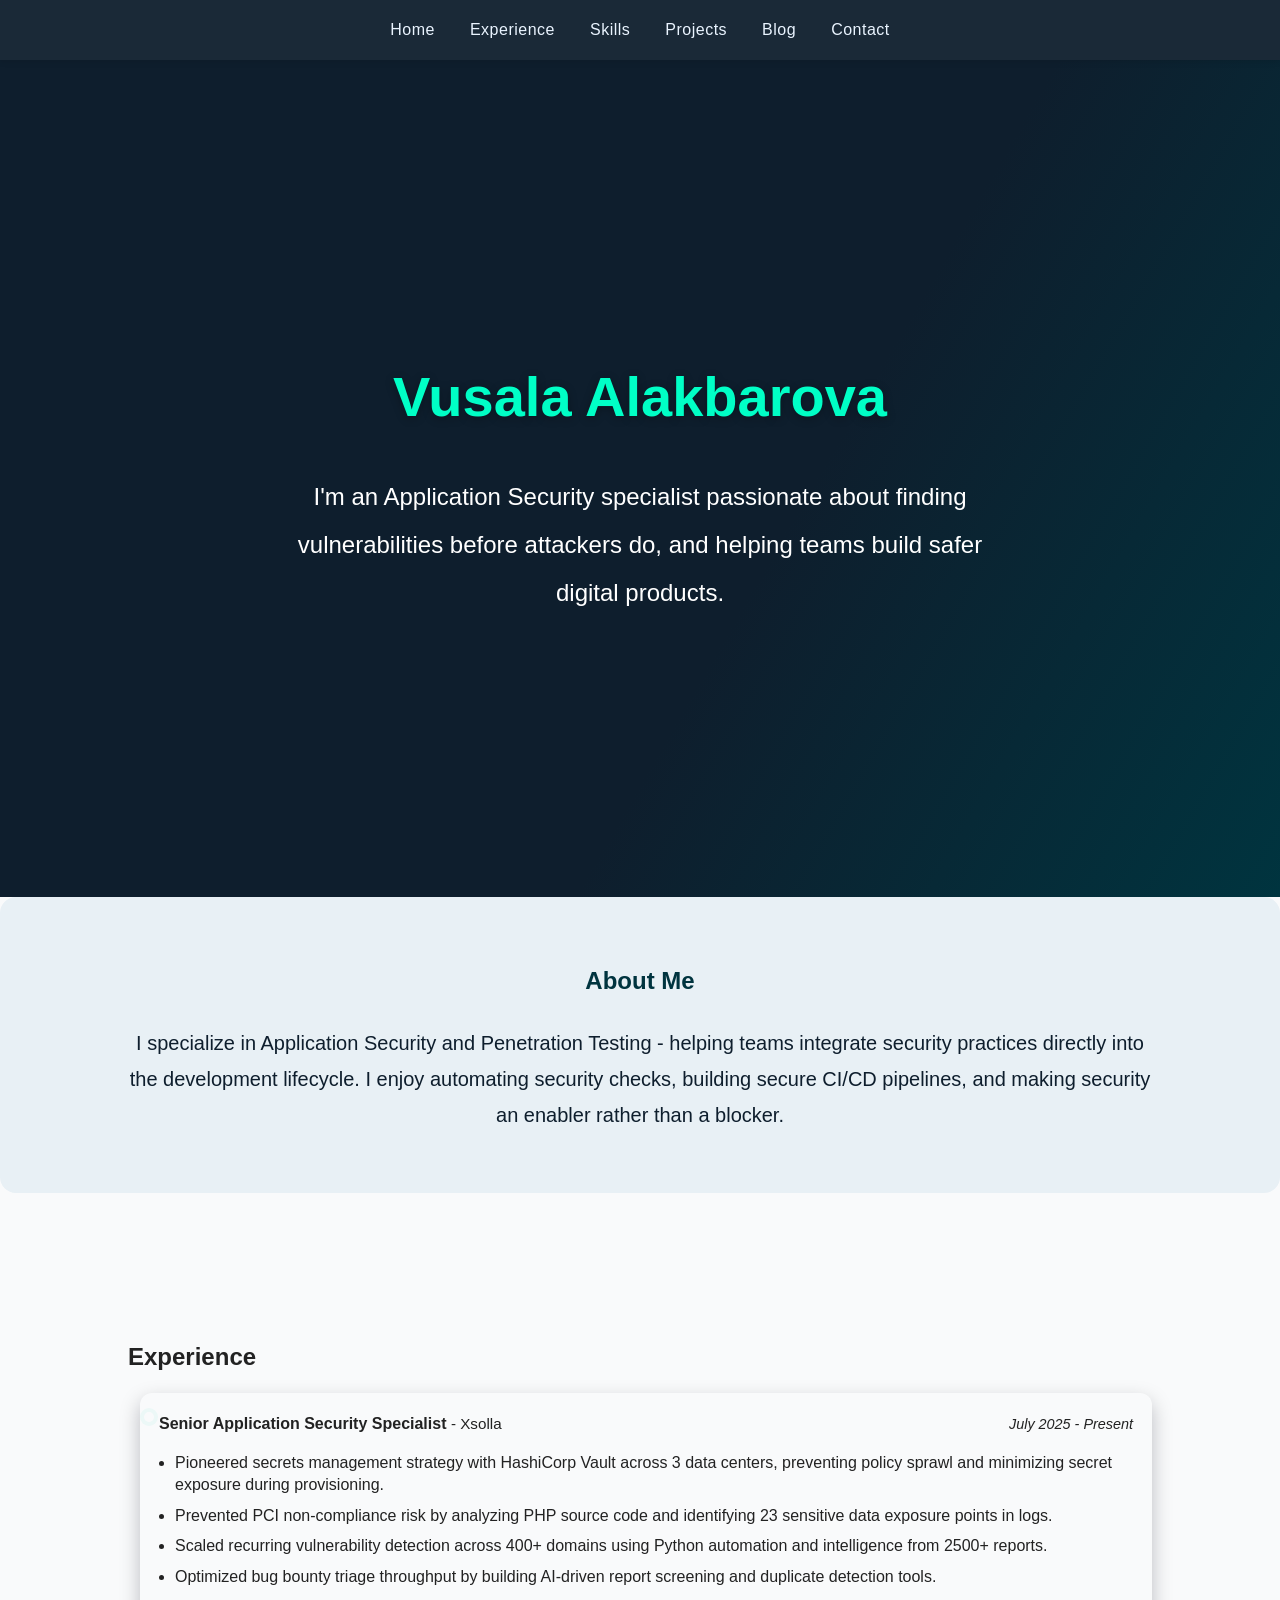
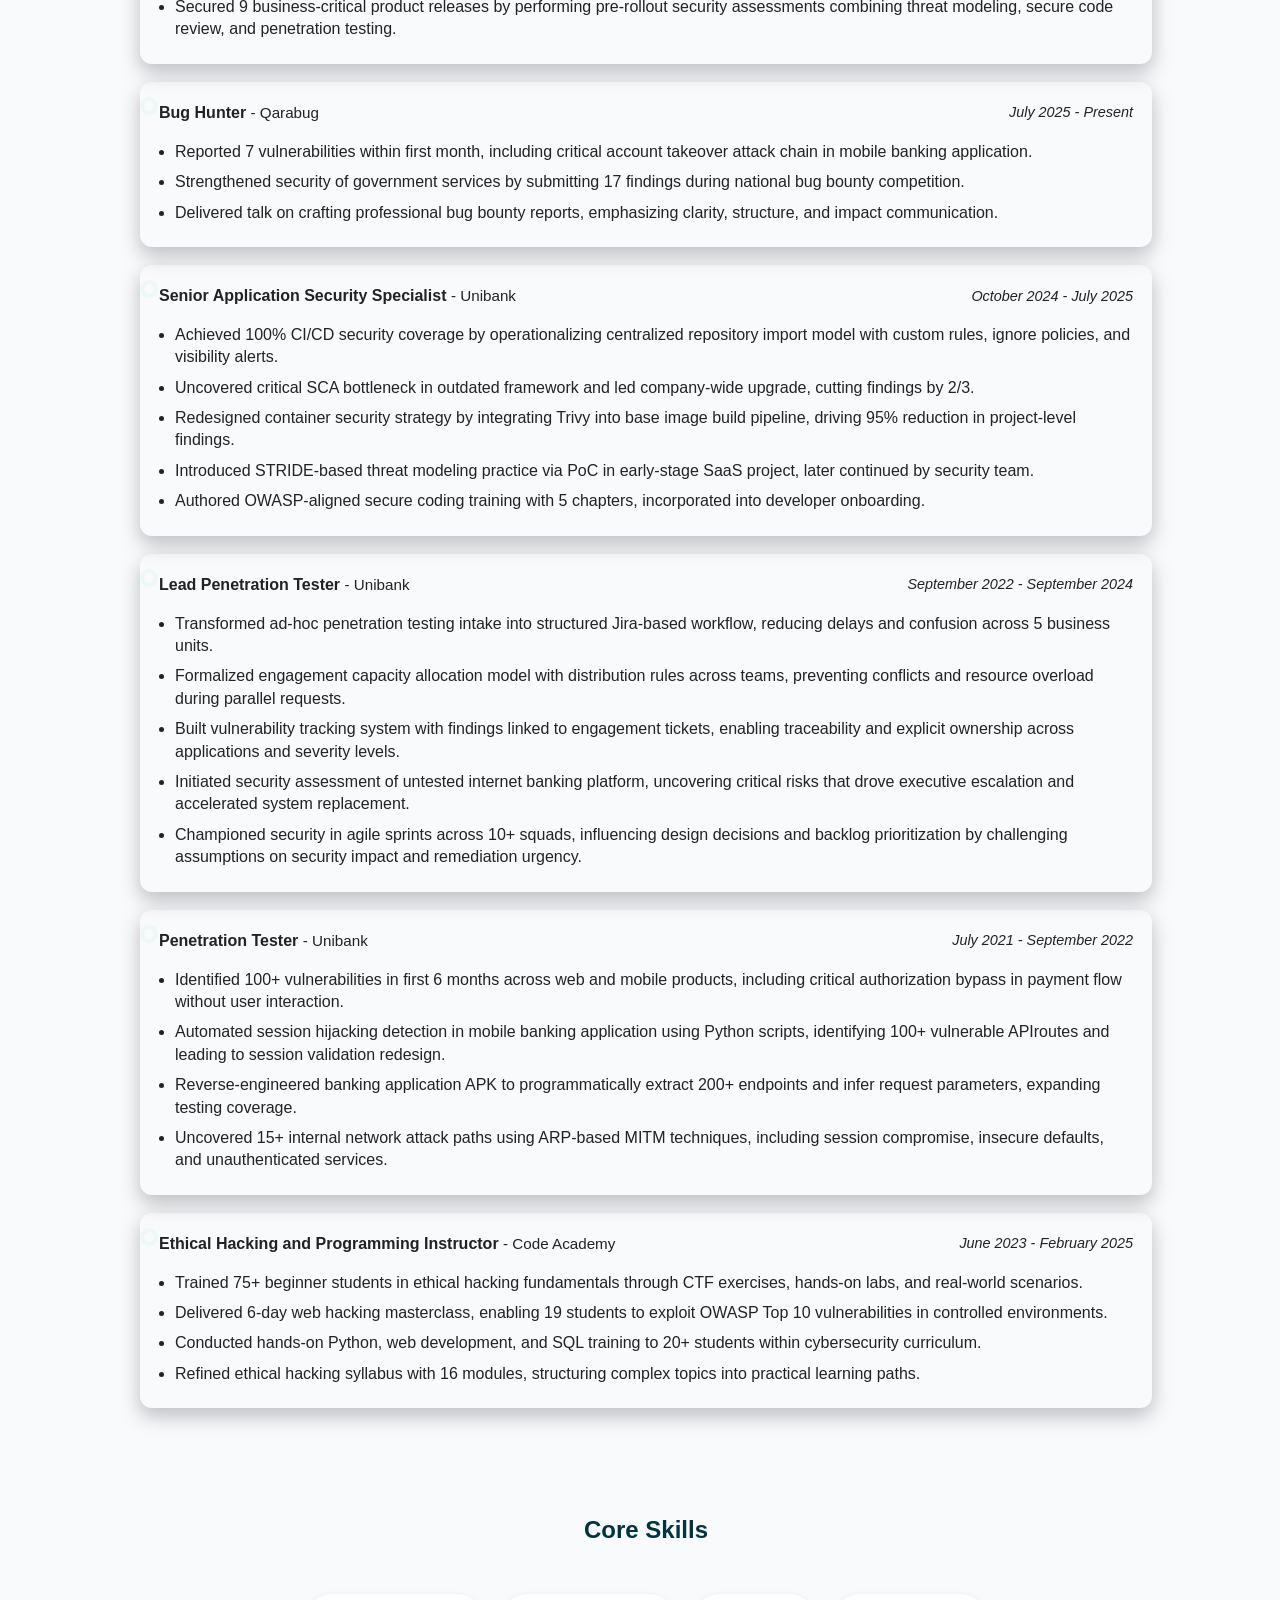
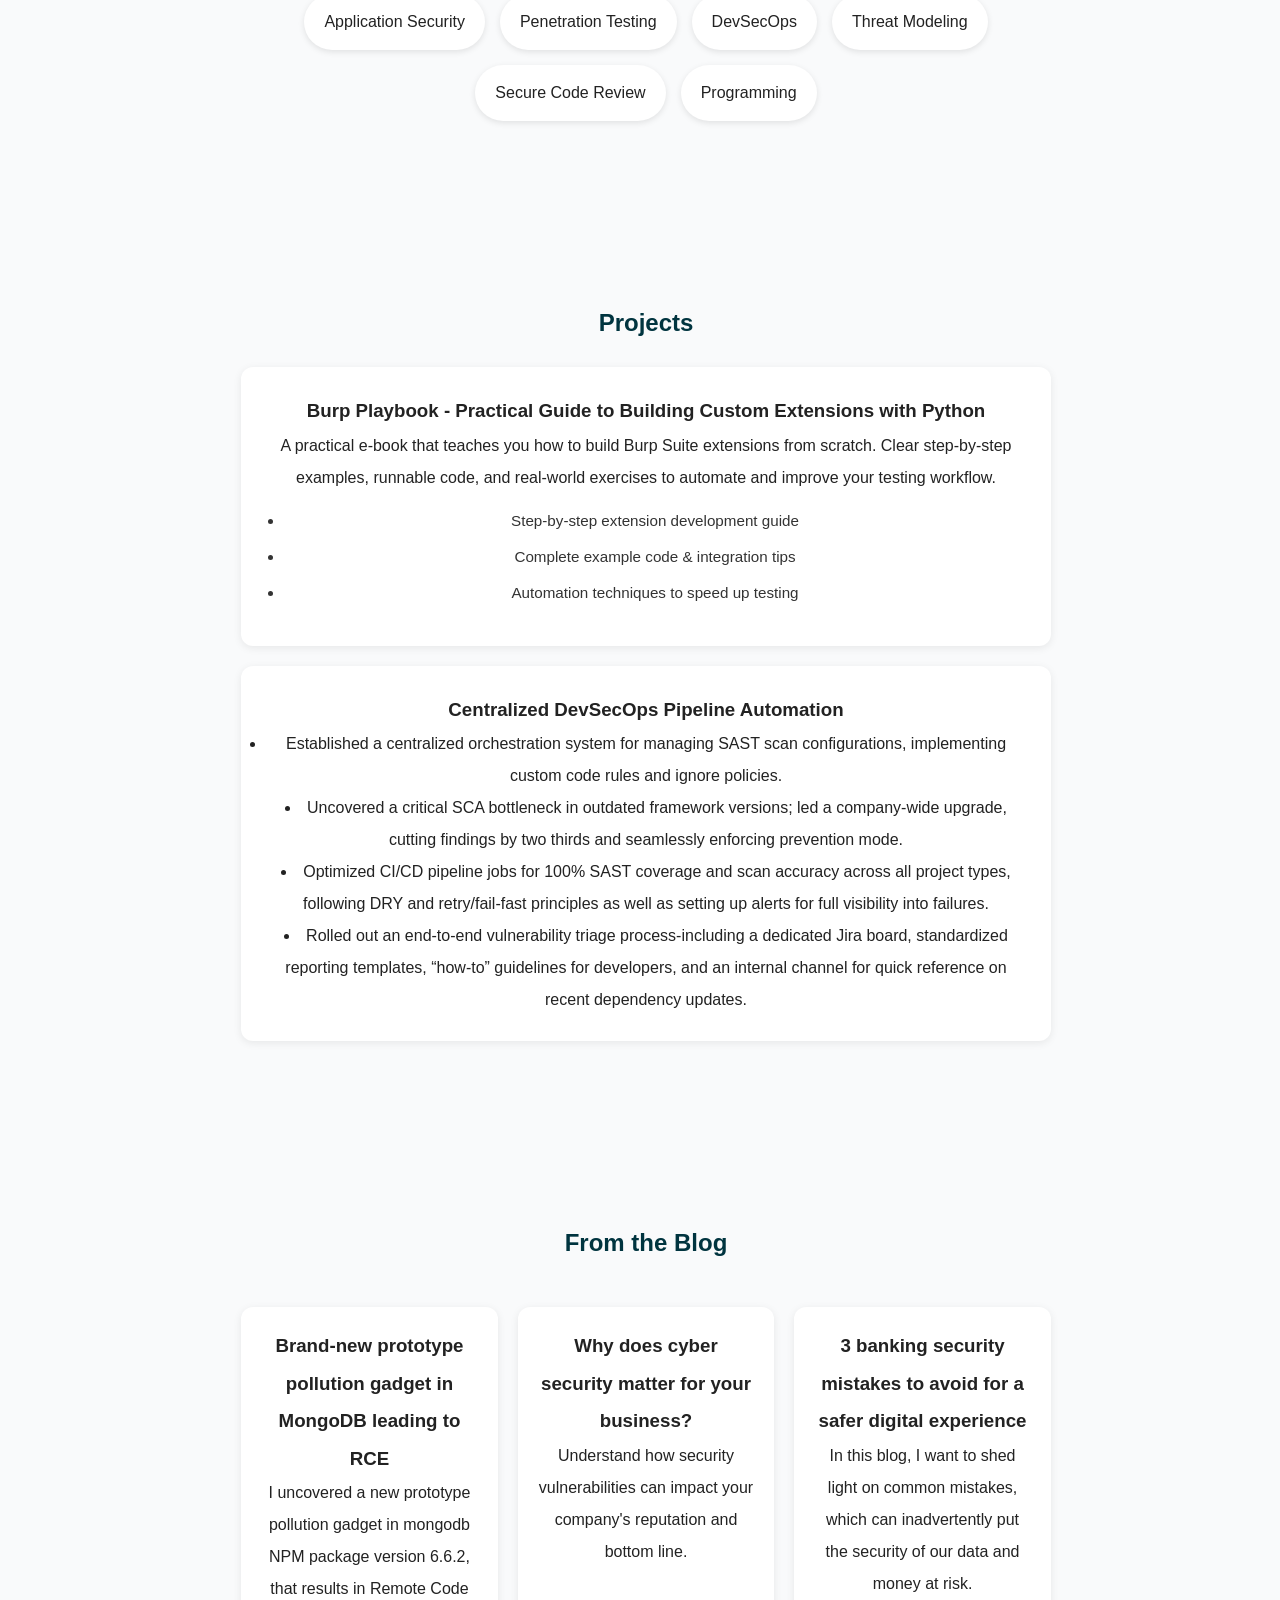
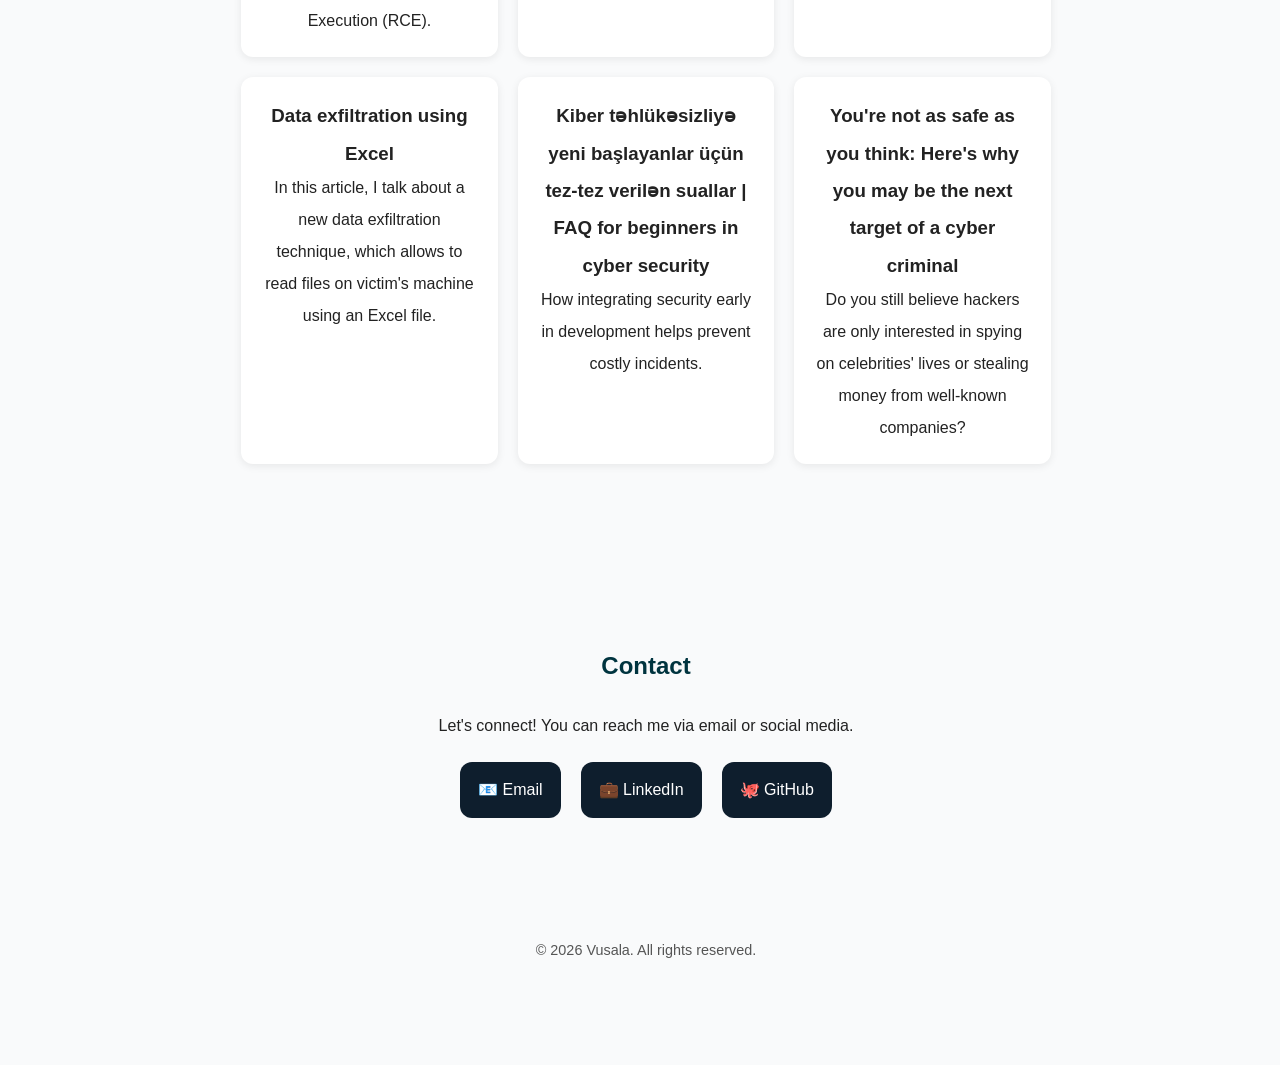
==== commit c1e7c18e: "Change" ====
--- a/index.html
+++ b/index.html
@@ -53,10 +53,11 @@
             </div>
           </div>
           <ul class="job-bullets">
-            <li>Designed foundational architecture of HashiCorp Vault deployment, including cluster setup, security hardening, access model, secret lifecycle management, and governance.</li>
-            <li>Enabled systematic identification of recurring weaknesses by implementing Python automation framework, correlating bug bounty trends, penetration test results, and custom checks across 400+ domains.</li>
-            <li>Restructured company's bug bounty program by identifying operational deficiencies, evaluating submission quality, proposing triage improvements, and updating documentation.</li>
-            <li>Reduced design-level risk by conducting structured threat modeling of critical products and identifying high-impact attack paths.</li>
+            <li>Pioneered secrets management strategy with HashiCorp Vault across 3 data centers, preventing policy sprawl and minimizing secret exposure during provisioning.</li>
+            <li>Prevented PCI non-compliance risk by analyzing PHP source code and identifying 23 sensitive data exposure points in logs.</li>
+            <li>Scaled recurring vulnerability detection across 400+ domains using Python automation and intelligence from 2500+ reports.</li>
+            <li>Optimized bug bounty triage throughput by building AI-driven report screening and duplicate detection tools.</li>
+            <li>Secured 9 business-critical product releases by performing pre-rollout security assessments combining threat modeling, secure code review, and penetration testing.</li>
           </ul>
         </div>
 
@@ -71,8 +72,9 @@
             </div>
           </div>
           <ul class="job-bullets">
-            <li>Reported 7 vulnerabilities within first month, including account takeover attack chain with critical severity.</li>
-            <li>Delivered talk on crafting professional bug bounty reports, emphasizing clarity, structure, and business-oriented risk framing.</li>     
+            <li>Reported 7 vulnerabilities within first month, including critical account takeover attack chain in mobile banking application.</li>
+            <li>Strengthened security of government services by submitting 17 findings during national bug bounty competition.</li>
+            <li>Delivered talk on crafting professional bug bounty reports, emphasizing clarity, structure, and impact communication.</li>
           </ul>
         </div>
 
@@ -87,11 +89,11 @@
             </div>
           </div>
           <ul class="job-bullets">
-            <li>Established centralized DevSecOps process for automating CI/CD pipeline management, maximizing SAST and container security coverage, and seamlessly enabling SCA prevention mode in 70% of projects.</li>
-            <li>Reduced dependency vulnerabilities by two-thirds and secured PCI/DSS compliance by pioneering company-wide major framework upgrade across cross-functional teams.</li>
-            <li>Launched formal STRIDE-based threat-modeling process by demonstrating PoC on early-phase SaaS project with 12 threats flagged.</li>
-            <li>Co-authored secure coding training based on OWASP guidelines to help developers incorporate security into development process.</li>
-            <li>Eliminated false positives among SAST and SCA findings and escalated real vulnerabilities by reviewing project source codes in GitLab.</li>
+            <li>Achieved 100% CI/CD security coverage by operationalizing centralized repository import model with custom rules, ignore policies, and visibility alerts.</li>
+            <li>Uncovered critical SCA bottleneck in outdated framework and led company-wide upgrade, cutting findings by 2/3.</li>
+            <li>Redesigned container security strategy by integrating Trivy into base image build pipeline, driving 95% reduction in project-level findings.</li>
+            <li>Introduced STRIDE-based threat modeling practice via PoC in early-stage SaaS project, later continued by security team.</li>
+            <li>Authored OWASP-aligned secure coding training with 5 chapters, incorporated into developer onboarding.</li>
           </ul>
         </div>
 
@@ -101,11 +103,21 @@
               <div>
                 <span class="job-title">Lead Penetration Tester</span>
                 <span class="job-company">- Unibank</span>
-
               </div>
               <div class="job-dates">September 2022 - September 2024</div>
             </div>
-
+          </div>
+          <ul class="job-bullets">
+            <li>Transformed ad-hoc penetration testing intake into structured Jira-based workflow, reducing delays and confusion across 5 business units.</li>
+            <li>Formalized engagement capacity allocation model with distribution rules across teams, preventing conflicts and resource overload during parallel requests.</li>
+            <li>Built vulnerability tracking system with findings linked to engagement tickets, enabling traceability and explicit ownership across applications and severity levels.</li>
+            <li>Initiated security assessment of untested internet banking platform, uncovering critical risks that drove executive escalation and accelerated system replacement.</li>
+            <li>Championed security in agile sprints across 10+ squads, influencing design decisions and backlog prioritization by challenging assumptions on security impact and remediation urgency.</li>
+          </ul>
+        </div>
+
+        <div class="job">
+          <div class="job-header">
             <div class="job-row">
               <div>
                 <span class="job-title">Penetration Tester</span>
@@ -114,17 +126,31 @@
               <div class="job-dates">July 2021 - September 2022</div>
             </div>
           </div>
-
-          <ul class="job-bullets">
-            <li>Identified hundreds of critical vulnerabilities across web, mobile applications, and IT infrastructure.</li>
-            <li>Automated vulnerability discovery, exploitation, and password cracking activities using custom Python scripts, rapidly exposing serious security weaknesses and boosting success rate by 57%.</li>
-            <li>Optimized penetration testing processes by initiating and coordinating projects for establishing streamlined ticketing system in use by 100+ employees and designing new policies and procedures.</li>
-            <li>Launched successful phishing campaign against support chat via novel technique exploiting built-in Excel features.</li>
-            <li>Published write-ups covering exploitation technique and remediation guidance.</li>
-          </ul>
-        </div>
-      </div>
-    </section>
+          <ul class="job-bullets">
+            <li>Identified 100+ vulnerabilities in first 6 months across web and mobile products, including critical authorization bypass in payment flow without user interaction.</li>
+            <li>Automated session hijacking detection in mobile banking application using Python scripts, identifying 100+ vulnerable APIroutes and leading to session validation redesign.</li>
+            <li>Reverse-engineered banking application APK to programmatically extract 200+ endpoints and infer request parameters, expanding testing coverage.</li>
+            <li>Uncovered 15+ internal network attack paths using ARP-based MITM techniques, including session compromise, insecure defaults, and unauthenticated services.</li>
+          </ul>
+        </div>
+
+        <div class="job">
+          <div class="job-header">
+            <div class="job-row">
+              <div>
+                <span class="job-title">Ethical Hacking and Programming Instructor</span>
+                <span class="job-company">- Code Academy</span>
+              </div>
+              <div class="job-dates">June 2023 - February 2025</div>
+            </div>
+          </div>
+          <ul class="job-bullets">
+            <li>Trained 75+ beginner students in ethical hacking fundamentals through CTF exercises, hands-on labs, and real-world scenarios.</li>
+            <li>Delivered 6-day web hacking masterclass, enabling 19 students to exploit OWASP Top 10 vulnerabilities in controlled environments.</li>
+            <li>Conducted hands-on Python, web development, and SQL training to 20+ students within cybersecurity curriculum.</li>
+            <li>Refined ethical hacking syllabus with 16 modules, structuring complex topics into practical learning paths.</li>
+          </ul>
+        </div>
 
   <!-- ===== SKILLS ===== -->
   <section id="skills" class="skills">
@@ -157,9 +183,6 @@
             <li>Complete example code & integration tips</li>
             <li>Automation techniques to speed up testing</li>
           </ul>
-          <div class="project-cta">
-          <a class="btn primary" href="https://www.amazon.com/dp/B0F9X1VBM4" aria-label="Grab your copy of book on Amazon">Grab your copy of my book on Amazon</a>
-          </div>
         </div>
 
         <div class="project-card">
@@ -227,7 +250,7 @@
 
   <!-- ===== FOOTER ===== -->
   <footer>
-    <p>© 2025 Vusala. All rights reserved.</p>
+    <p>© 2026 Vusala. All rights reserved.</p>
   </footer>
 
   <script src="script.js"></script>
